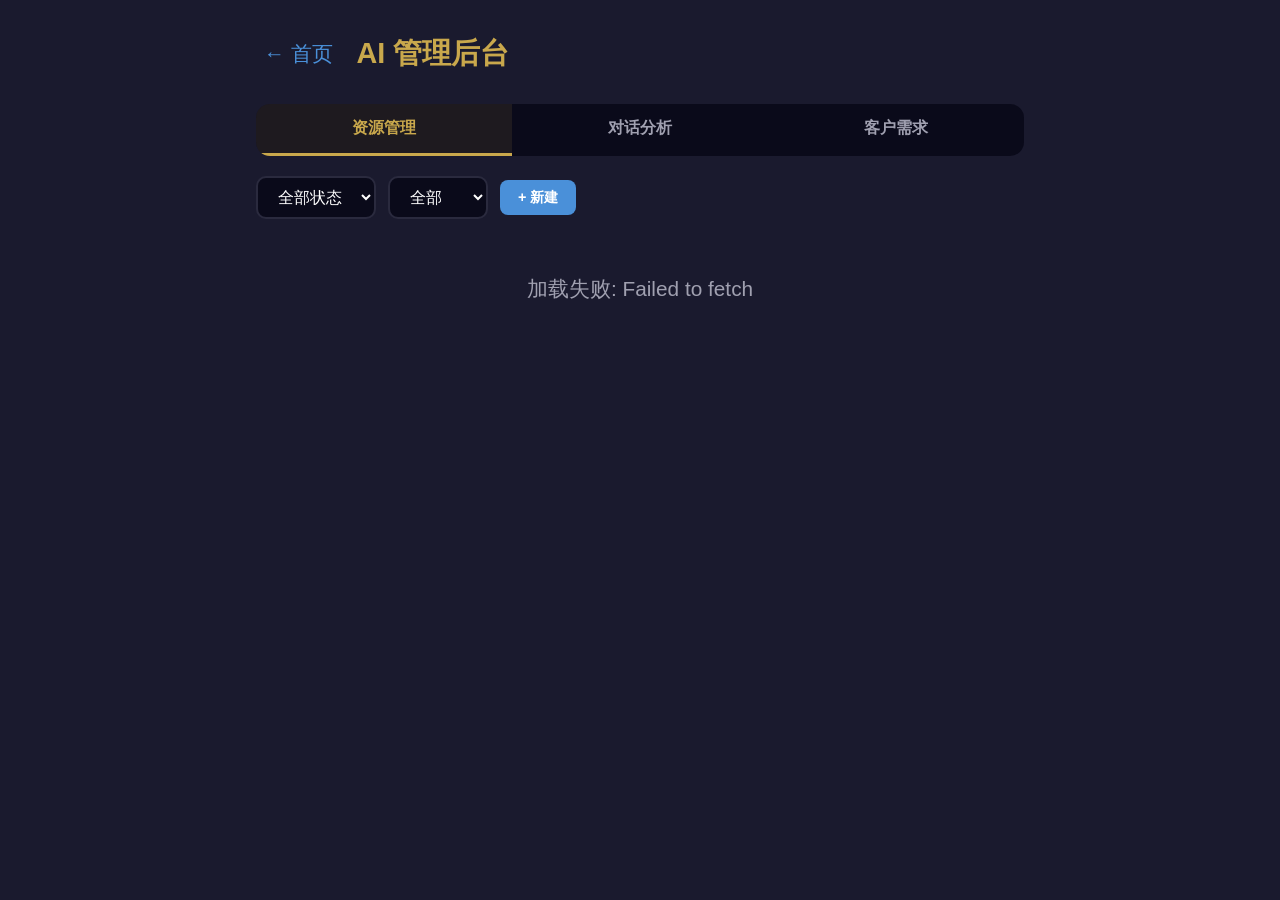
==== frontend/admin.html @ 7dcd1e24 "feat: 三页面体系 - 语音商城/资源网站/AI管理后台 + Supabase 4表 + 12 API" ====
<!DOCTYPE html>
<html lang="zh-CN">
<head>
    <meta charset="UTF-8">
    <meta name="viewport" content="width=device-width, initial-scale=1.0">
    <title>AI管理后台 - 老年收音机</title>
    <style>
        *, *::before, *::after { box-sizing: border-box; margin: 0; padding: 0; }

        :root {
            --bg: #1a1a2e;
            --card-bg: #16213e;
            --text: #e8e8e8;
            --text-secondary: #a0a0b0;
            --gold: #c9a84c;
            --green: #4caf50;
            --red: #e94560;
            --blue: #4a90d9;
            --font-xl: 1.8rem;
            --font-lg: 1.3rem;
            --font-md: 1rem;
            --font-sm: 0.9rem;
        }

        body {
            font-family: -apple-system, BlinkMacSystemFont, "PingFang SC", "Microsoft YaHei", sans-serif;
            background: var(--bg);
            color: var(--text);
            min-height: 100vh;
        }

        .container { max-width: 800px; margin: 0 auto; padding: 16px; }

        .header {
            display: flex; align-items: center; gap: 16px;
            padding: 16px 0; margin-bottom: 12px;
        }
        .back-btn { background: none; border: none; color: var(--blue); font-size: var(--font-lg); cursor: pointer; padding: 8px; text-decoration: none; }
        .header h1 { font-size: var(--font-xl); color: var(--gold); }

        /* Tabs */
        .tabs {
            display: flex; gap: 0; margin-bottom: 20px;
            background: #0a0a1a; border-radius: 14px; overflow: hidden;
        }
        .tab-btn {
            flex: 1; padding: 14px 8px; border: none; background: transparent;
            color: var(--text-secondary); font-size: var(--font-md); font-weight: bold; cursor: pointer;
            border-bottom: 3px solid transparent; transition: all 0.2s; white-space: nowrap;
        }
        .tab-btn.active { color: var(--gold); border-bottom-color: var(--gold); background: rgba(201,168,76,0.1); }

        .section { display: none; }
        .section.active { display: block; }

        /* Filters */
        .filter-row { display: flex; gap: 12px; margin-bottom: 16px; flex-wrap: wrap; align-items: center; }
        .filter-select {
            padding: 10px 16px; border-radius: 10px; border: 2px solid #2a2a3e;
            background: #0a0a1a; color: #fff; font-size: var(--font-md); outline: none;
        }

        table { width: 100%; border-collapse: collapse; font-size: var(--font-sm); }
        th { text-align: left; padding: 12px 10px; border-bottom: 2px solid #2a2a3e; color: var(--gold); font-size: var(--font-md); }
        td { padding: 10px; border-bottom: 1px solid #1a1a3e; vertical-align: top; }

        .btn {
            padding: 8px 18px; border-radius: 8px; border: none;
            font-size: var(--font-sm); font-weight: bold; cursor: pointer; transition: all 0.15s;
        }
        .btn:active { transform: scale(0.95); }
        .btn-sm { padding: 5px 14px; font-size: 0.8rem; }
        .btn-green { background: var(--green); color: #fff; }
        .btn-red { background: #a52a2a; color: #fff; }
        .btn-blue { background: var(--blue); color: #fff; }
        .btn-gold { background: var(--gold); color: #000; }
        .btn-outline { background: transparent; color: var(--blue); border: 2px solid var(--blue); }

        .badge {
            display: inline-block; padding: 3px 10px; border-radius: 10px; font-size: 0.8rem; font-weight: bold;
        }
        .badge-published { background: rgba(76,175,80,0.2); color: var(--green); }
        .badge-draft { background: rgba(201,168,76,0.2); color: var(--gold); }
        .badge-rejected { background: rgba(233,69,96,0.2); color: var(--red); }

        .badge-high { background: rgba(233,69,96,0.2); color: var(--red); }
        .badge-mid { background: rgba(201,168,76,0.2); color: var(--gold); }
        .badge-low { background: rgba(74,144,217,0.2); color: var(--blue); }

        .badge-new { background: rgba(74,144,217,0.2); color: var(--blue); }
        .badge-following { background: rgba(201,168,76,0.2); color: var(--gold); }
        .badge-converted { background: rgba(76,175,80,0.2); color: var(--green); }
        .badge-closed { background: rgba(160,160,176,0.2); color: var(--text-secondary); }

        /* Modal */
        .modal-overlay {
            position: fixed; top: 0; left: 0; width: 100%; height: 100%;
            background: rgba(0,0,0,0.85); z-index: 50;
            display: none; align-items: center; justify-content: center; padding: 20px;
        }
        .modal-overlay.show { display: flex; }
        .modal {
            background: var(--bg); border-radius: 20px; padding: 24px;
            max-width: 600px; width: 100%; max-height: 85vh; overflow-y: auto;
            border: 2px solid #2a2a3e;
        }
        .modal h3 { font-size: var(--font-lg); color: var(--gold); margin-bottom: 16px; }
        .modal label { display: block; font-size: var(--font-sm); color: var(--text-secondary); margin: 10px 0 4px; }
        .modal input, .modal textarea, .modal select {
            width: 100%; padding: 10px 14px; border-radius: 8px;
            border: 2px solid #2a2a3e; background: #0a0a1a; color: #fff;
            font-size: var(--font-md); outline: none; font-family: inherit;
        }
        .modal textarea { min-height: 100px; resize: vertical; }
        .modal .btn-row { display: flex; gap: 10px; margin-top: 16px; }

        /* Stats */
        .stats-grid { display: grid; grid-template-columns: repeat(auto-fit, minmax(140px, 1fr)); gap: 12px; margin-bottom: 20px; }
        .stat-card {
            background: #0a0a1a; border-radius: 14px; padding: 16px;
            text-align: center; border: 2px solid #2a2a3e;
        }
        .stat-num { font-size: 2rem; font-weight: bold; color: var(--gold); }
        .stat-label { font-size: var(--font-sm); color: var(--text-secondary); margin-top: 4px; }

        .conversation-detail { max-height: 300px; overflow-y: auto; background: #0a0a1a; padding: 12px; border-radius: 10px; margin-top: 10px; }
        .conversation-detail .msg { margin-bottom: 10px; padding: 8px 12px; border-radius: 8px; font-size: var(--font-sm); }
        .conversation-detail .msg.user { background: rgba(74,144,217,0.2); }
        .conversation-detail .msg.assistant { background: rgba(201,168,76,0.15); }
        .conversation-detail .msg .role-label { font-weight: bold; font-size: 0.75rem; margin-bottom: 4px; }

        .loading { text-align: center; padding: 40px; color: var(--text-secondary); }
        .empty { text-align: center; padding: 40px; color: var(--text-secondary); font-size: var(--font-lg); }

        .pagination { display: flex; justify-content: center; gap: 8px; margin-top: 16px; }
        .pagination button {
            padding: 8px 16px; border-radius: 8px; border: 2px solid #2a2a3e;
            background: transparent; color: var(--text); font-size: var(--font-sm); cursor: pointer;
        }
        .pagination button:disabled { opacity: 0.3; cursor: default; }
        .pagination button.active { background: var(--blue); border-color: var(--blue); }
    </style>
</head>
<body>
    <div class="container">
        <div class="header">
            <a href="/" class="back-btn">← 首页</a>
            <h1>AI 管理后台</h1>
        </div>

        <div class="tabs">
            <button class="tab-btn active" data-tab="resources">资源管理</button>
            <button class="tab-btn" data-tab="conversations">对话分析</button>
            <button class="tab-btn" data-tab="leads">客户需求</button>
        </div>

        <!-- ===== 资源管理 ===== -->
        <div class="section active" id="section-resources">
            <div class="filter-row">
                <select class="filter-select" id="resStatusFilter">
                    <option value="">全部状态</option>
                    <option value="draft">草稿</option>
                    <option value="published">已发布</option>
                    <option value="rejected">已驳回</option>
                </select>
                <select class="filter-select" id="resEraFilter">
                    <option value="">全部年代</option>
                </select>
                <button class="btn btn-blue" onclick="openArticleModal()">+ 新建</button>
            </div>
            <div id="articleTableContainer"><div class="loading">加载中...</div></div>
        </div>

        <!-- ===== 对话分析 ===== -->
        <div class="section" id="section-conversations">
            <div class="filter-row">
                <select class="filter-select" id="convChannelFilter">
                    <option value="">全部频道</option>
                    <option value="news">新闻</option>
                    <option value="sports">体育</option>
                    <option value="music">音乐</option>
                    <option value="finance">金融</option>
                    <option value="culture">文化</option>
                    <option value="technology">科技</option>
                </select>
                <select class="filter-select" id="convEraFilter">
                    <option value="">全部年代</option>
                </select>
            </div>
            <div id="convTableContainer"><div class="loading">加载中...</div></div>
        </div>

        <!-- ===== 客户需求 ===== -->
        <div class="section" id="section-leads">
            <div id="leadStats"></div>
            <div class="filter-row">
                <select class="filter-select" id="leadStatusFilter">
                    <option value="">全部状态</option>
                    <option value="新建">新建</option>
                    <option value="跟进中">跟进中</option>
                    <option value="已转化">已转化</option>
                    <option value="已关闭">已关闭</option>
                </select>
                <select class="filter-select" id="leadPriorityFilter">
                    <option value="">全部优先级</option>
                    <option value="高">高</option>
                    <option value="中">中</option>
                    <option value="低">低</option>
                </select>
            </div>
            <div id="leadTableContainer"><div class="loading">加载中...</div></div>
        </div>
    </div>

    <!-- Article Edit Modal -->
    <div class="modal-overlay" id="articleModal">
        <div class="modal">
            <h3 id="articleModalTitle">新建资源</h3>
            <label>标题</label><input type="text" id="artTitle">
            <label>年代</label><select id="artEra"></select>
            <label>分类</label>
            <select id="artCategory">
                <option value="news">新闻</option><option value="sports">体育</option>
                <option value="music">音乐</option><option value="finance">金融</option>
                <option value="culture">文化</option><option value="technology">科技</option>
            </select>
            <label>摘要</label><input type="text" id="artSummary">
            <label>内容</label><textarea id="artContent"></textarea>
            <label>状态</label>
            <select id="artStatus">
                <option value="draft">草稿</option><option value="published">已发布</option>
            </select>
            <input type="hidden" id="artId">
            <div class="btn-row">
                <button class="btn btn-green" onclick="saveArticle()">保存</button>
                <button class="btn btn-outline" onclick="closeArticleModal()">取消</button>
            </div>
        </div>
    </div>

    <!-- Conversation Detail Modal -->
    <div class="modal-overlay" id="convModal">
        <div class="modal">
            <h3>对话详情</h3>
            <div class="conversation-detail" id="convDetail"></div>
            <div class="btn-row">
                <button class="btn btn-outline" onclick="document.getElementById('convModal').classList.remove('show')">关闭</button>
            </div>
        </div>
    </div>

    <!-- Lead Edit Modal -->
    <div class="modal-overlay" id="leadModal">
        <div class="modal">
            <h3>编辑需求</h3>
            <label>状态</label>
            <select id="leadEditStatus">
                <option value="新建">新建</option><option value="跟进中">跟进中</option>
                <option value="已转化">已转化</option><option value="已关闭">已关闭</option>
            </select>
            <label>备注</label><textarea id="leadEditNotes"></textarea>
            <input type="hidden" id="leadEditId">
            <div class="btn-row">
                <button class="btn btn-green" onclick="saveLead()">保存</button>
                <button class="btn btn-outline" onclick="document.getElementById('leadModal').classList.remove('show')">取消</button>
            </div>
        </div>
    </div>

    <script>
        const SUPABASE_URL = 'https://ggzlxzillydjhcgodqbc.supabase.co';
        const SUPABASE_KEY = 'sb_publishable__OVyHq9MDZOb_U3xwuOjpQ_1YY0809b';

        async function apiCall(endpoint, method='GET', data=null) {
            const opts = { method, headers: { 'Content-Type':'application/json', 'apikey':SUPABASE_KEY, 'Authorization':'Bearer '+SUPABASE_KEY } };
            if (data) opts.body = JSON.stringify(data);
            const res = await fetch(`${SUPABASE_URL}/rest/v1${endpoint}`, opts);
            if (!res.ok) { const err = await res.text(); throw new Error(`${res.status}: ${err}`); }
            if (method === 'DELETE') return true;
            return res.json();
        }

        function escapeHtml(s) {
            const d = document.createElement('div'); d.textContent = s||''; return d.innerHTML;
        }

        const eras = ['1950s','1960s','1970s','1980s','1990s','2000s','2010s','2020s'];
        function fillEraSelects() {
            const eraOptions = '<option value="">全部</option>' + eras.map(e => `<option value="${e}">${e}</option>`).join('');
            ['resEraFilter','convEraFilter'].forEach(id => {
                const sel = document.getElementById(id);
                if (sel) sel.innerHTML = eraOptions;
            });
            document.getElementById('artEra').innerHTML = eras.map(e => `<option value="${e}">${e}</option>`).join('');
        }

        // Tabs
        document.querySelectorAll('.tab-btn').forEach(btn => {
            btn.addEventListener('click', () => {
                document.querySelectorAll('.tab-btn').forEach(b => b.classList.remove('active'));
                btn.classList.add('active');
                document.querySelectorAll('.section').forEach(s => s.classList.remove('active'));
                document.getElementById('section-' + btn.dataset.tab).classList.add('active');
                if (btn.dataset.tab === 'resources') loadArticles();
                if (btn.dataset.tab === 'conversations') loadConversations();
                if (btn.dataset.tab === 'leads') { loadLeads(); loadLeadStats(); }
            });
        });

        // Filter listeners
        document.getElementById('resStatusFilter').addEventListener('change', loadArticles);
        document.getElementById('resEraFilter').addEventListener('change', loadArticles);
        document.getElementById('convChannelFilter').addEventListener('change', loadConversations);
        document.getElementById('convEraFilter').addEventListener('change', loadConversations);
        document.getElementById('leadStatusFilter').addEventListener('change', loadLeads);
        document.getElementById('leadPriorityFilter').addEventListener('change', loadLeads);

        // ========== 资源管理 ==========
        async function loadArticles() {
            const container = document.getElementById('articleTableContainer');
            container.innerHTML = '<div class="loading">加载中...</div>';
            try {
                let filters = ['order=created_at.desc', 'limit=50'];
                const s = document.getElementById('resStatusFilter').value;
                const e = document.getElementById('resEraFilter').value;
                if (s) filters.push(`status=eq.${s}`);
                if (e) filters.push(`era=eq.${e}`);

                const articles = await apiCall('/resource_articles?' + filters.join('&'));
                if (!articles.length) { container.innerHTML = '<div class="empty">暂无资源</div>'; return; }
                container.innerHTML = renderArticleTable(articles);
            } catch(e) { container.innerHTML = `<div class="empty">加载失败: ${escapeHtml(e.message)}</div>`; }
        }

        function renderArticleTable(articles) {
            const badge = { published:'published', draft:'draft', rejected:'rejected' };
            const statusName = { published:'已发布', draft:'草稿', rejected:'已驳回' };
            return `<table>
                <tr><th>标题</th><th>年代</th><th>分类</th><th>状态</th><th>操作</th></tr>
                ${articles.map(a => `
                <tr>
                    <td><strong>${escapeHtml(a.title)}</strong></td>
                    <td>${escapeHtml(a.era)}</td>
                    <td>${escapeHtml(a.category)}</td>
                    <td><span class="badge badge-${badge[a.status]||'draft'}">${statusName[a.status]||a.status}</span></td>
                    <td>
                        ${a.status !== 'published' ? `<button class="btn btn-green btn-sm" onclick="reviewArticle(${a.id},'published')">通过</button> ` : ''}
                        ${a.status !== 'rejected' ? `<button class="btn btn-red btn-sm" onclick="reviewArticle(${a.id},'rejected')">驳回</button> ` : ''}
                        <button class="btn btn-blue btn-sm" onclick="editArticle(${a.id})">编辑</button>
                        <button class="btn btn-red btn-sm" onclick="deleteArticle(${a.id})">删除</button>
                    </td>
                </tr>`).join('')}
            </table>`;
        }

        async function reviewArticle(id, status) {
            await apiCall(`/resource_articles?id=eq.${id}`, 'PATCH', { status, updated_at: new Date().toISOString() });
            loadArticles();
        }

        async function deleteArticle(id) {
            if (!confirm('确定删除该资源？')) return;
            await apiCall(`/resource_articles?id=eq.${id}`, 'DELETE');
            loadArticles();
        }

        function openArticleModal(article) {
            document.getElementById('artId').value = article ? article.id : '';
            document.getElementById('artTitle').value = article ? article.title : '';
            document.getElementById('artEra').value = article ? article.era : '1980s';
            document.getElementById('artCategory').value = article ? article.category : 'news';
            document.getElementById('artSummary').value = article ? (article.summary||'') : '';
            document.getElementById('artContent').value = article ? (article.content||'') : '';
            document.getElementById('artStatus').value = article ? article.status : 'draft';
            document.getElementById('articleModalTitle').textContent = article ? '编辑资源' : '新建资源';
            document.getElementById('articleModal').classList.add('show');
        }

        function closeArticleModal() { document.getElementById('articleModal').classList.remove('show'); }

        function editArticle(id) {
            apiCall(`/resource_articles?id=eq.${id}`).then(arr => {
                if (arr.length) openArticleModal(arr[0]);
            });
        }

        async function saveArticle() {
            const id = document.getElementById('artId').value;
            const data = {
                title: document.getElementById('artTitle').value,
                era: document.getElementById('artEra').value,
                category: document.getElementById('artCategory').value,
                summary: document.getElementById('artSummary').value,
                content: document.getElementById('artContent').value,
                status: document.getElementById('artStatus').value,
                updated_at: new Date().toISOString()
            };
            try {
                if (id) {
                    await apiCall(`/resource_articles?id=eq.${id}`, 'PATCH', data);
                } else {
                    await apiCall('/resource_articles', 'POST', data);
                }
                closeArticleModal();
                loadArticles();
            } catch(e) { alert('保存失败: '+e.message); }
        }

        // ========== 对话分析 ==========
        async function loadConversations() {
            const container = document.getElementById('convTableContainer');
            container.innerHTML = '<div class="loading">加载中...</div>';
            try {
                let filters = ['order=created_at.desc', 'limit=50'];
                const ch = document.getElementById('convChannelFilter').value;
                const e = document.getElementById('convEraFilter').value;
                if (ch) filters.push(`channel=eq.${ch}`);
                if (e) filters.push(`era=eq.${e}`);

                const convs = await apiCall('/customer_conversations?' + filters.join('&'));
                if (!convs.length) { container.innerHTML = '<div class="empty">暂无对话记录</div>'; return; }

                // Group by session
                const sessions = {};
                convs.forEach(c => {
                    if (!sessions[c.session_id]) sessions[c.session_id] = [];
                    sessions[c.session_id].push(c);
                });

                container.innerHTML = `<table>
                    <tr><th>会话ID</th><th>频道</th><th>年代</th><th>消息数</th><th>时间</th><th>操作</th></tr>
                    ${Object.entries(sessions).map(([sid, msgs]) => {
                        const m = msgs[0];
                        return `<tr>
                            <td>${sid.substring(0,12)}...</td>
                            <td>${escapeHtml(m.channel||'-')}</td>
                            <td>${escapeHtml(m.era||'-')}</td>
                            <td>${msgs.length}</td>
                            <td>${new Date(m.created_at).toLocaleString('zh-CN')}</td>
                            <td><button class="btn btn-blue btn-sm" onclick="viewConversation('${sid}')">查看</button></td>
                        </tr>`;
                    }).join('')}
                </table>`;
            } catch(e) { container.innerHTML = `<div class="empty">加载失败: ${escapeHtml(e.message)}</div>`; }
        }

        async function viewConversation(sessionId) {
            const msgs = await apiCall(`/customer_conversations?session_id=eq.${sessionId}&order=created_at.asc`);
            document.getElementById('convDetail').innerHTML = msgs.map(m => `
                <div class="msg ${m.role}">
                    <div class="role-label">${m.role === 'user' ? '用户' : 'AI助手'} · ${new Date(m.created_at).toLocaleString('zh-CN')}</div>
                    ${escapeHtml(m.content)}
                </div>
            `).join('');
            document.getElementById('convModal').classList.add('show');
        }

        // ========== 客户需求 ==========
        async function loadLeadStats() {
            try {
                const leads = await apiCall('/customer_leads?limit=1000');
                const total = leads.length;
                const byStatus = {}; const byType = {}; const byPriority = {};
                leads.forEach(l => {
                    byStatus[l.status] = (byStatus[l.status]||0) + 1;
                    byType[l.lead_type] = (byType[l.lead_type]||0) + 1;
                    byPriority[l.priority] = (byPriority[l.priority]||0) + 1;
                });
                document.getElementById('leadStats').innerHTML = `<div class="stats-grid">
                    <div class="stat-card"><div class="stat-num">${total}</div><div class="stat-label">总需求</div></div>
                    <div class="stat-card"><div class="stat-num">${byStatus['新建']||0}</div><div class="stat-label">新建</div></div>
                    <div class="stat-card"><div class="stat-num">${byStatus['跟进中']||0}</div><div class="stat-label">跟进中</div></div>
                    <div class="stat-card"><div class="stat-num">${byStatus['已转化']||0}</div><div class="stat-label">已转化</div></div>
                    <div class="stat-card"><div class="stat-num">${byPriority['高']||0}</div><div class="stat-label">高优先级</div></div>
                </div>`;
            } catch(e) {}
        }

        async function loadLeads() {
            const container = document.getElementById('leadTableContainer');
            container.innerHTML = '<div class="loading">加载中...</div>';
            try {
                let filters = ['order=created_at.desc', 'limit=50'];
                const s = document.getElementById('leadStatusFilter').value;
                const p = document.getElementById('leadPriorityFilter').value;
                if (s) filters.push(`status=eq.${s}`);
                if (p) filters.push(`priority=eq.${p}`);

                const leads = await apiCall('/customer_leads?' + filters.join('&'));
                if (!leads.length) { container.innerHTML = '<div class="empty">暂无需求记录</div>'; return; }

                const priBadge = { '高':'high', '中':'mid', '低':'low' };
                const statusBadge = { '新建':'new', '跟进中':'following', '已转化':'converted', '已关闭':'closed' };
                container.innerHTML = `<table>
                    <tr><th>类型</th><th>优先级</th><th>描述</th><th>状态</th><th>时间</th><th>操作</th></tr>
                    ${leads.map(l => `
                    <tr>
                        <td>${escapeHtml(l.lead_type)}</td>
                        <td><span class="badge badge-${priBadge[l.priority]||'mid'}">${escapeHtml(l.priority)}</span></td>
                        <td style="max-width:200px;overflow:hidden;text-overflow:ellipsis;white-space:nowrap">${escapeHtml(l.description)}</td>
                        <td><span class="badge badge-${statusBadge[l.status]||'new'}">${escapeHtml(l.status)}</span></td>
                        <td>${new Date(l.created_at).toLocaleString('zh-CN')}</td>
                        <td><button class="btn btn-blue btn-sm" onclick="editLead(${l.id})">编辑</button></td>
                    </tr>`).join('')}
                </table>`;
            } catch(e) { container.innerHTML = `<div class="empty">加载失败: ${escapeHtml(e.message)}</div>`; }
        }

        async function editLead(id) {
            const leads = await apiCall(`/customer_leads?id=eq.${id}`);
            if (leads.length) {
                const l = leads[0];
                document.getElementById('leadEditId').value = l.id;
                document.getElementById('leadEditStatus').value = l.status;
                document.getElementById('leadEditNotes').value = l.notes || '';
                document.getElementById('leadModal').classList.add('show');
            }
        }

        async function saveLead() {
            const id = document.getElementById('leadEditId').value;
            const data = {
                status: document.getElementById('leadEditStatus').value,
                notes: document.getElementById('leadEditNotes').value,
                updated_at: new Date().toISOString()
            };
            await apiCall(`/customer_leads?id=eq.${id}`, 'PATCH', data);
            document.getElementById('leadModal').classList.remove('show');
            loadLeads(); loadLeadStats();
        }

        // Init
        fillEraSelects();
        loadArticles();
    </script>
</body>
</html>
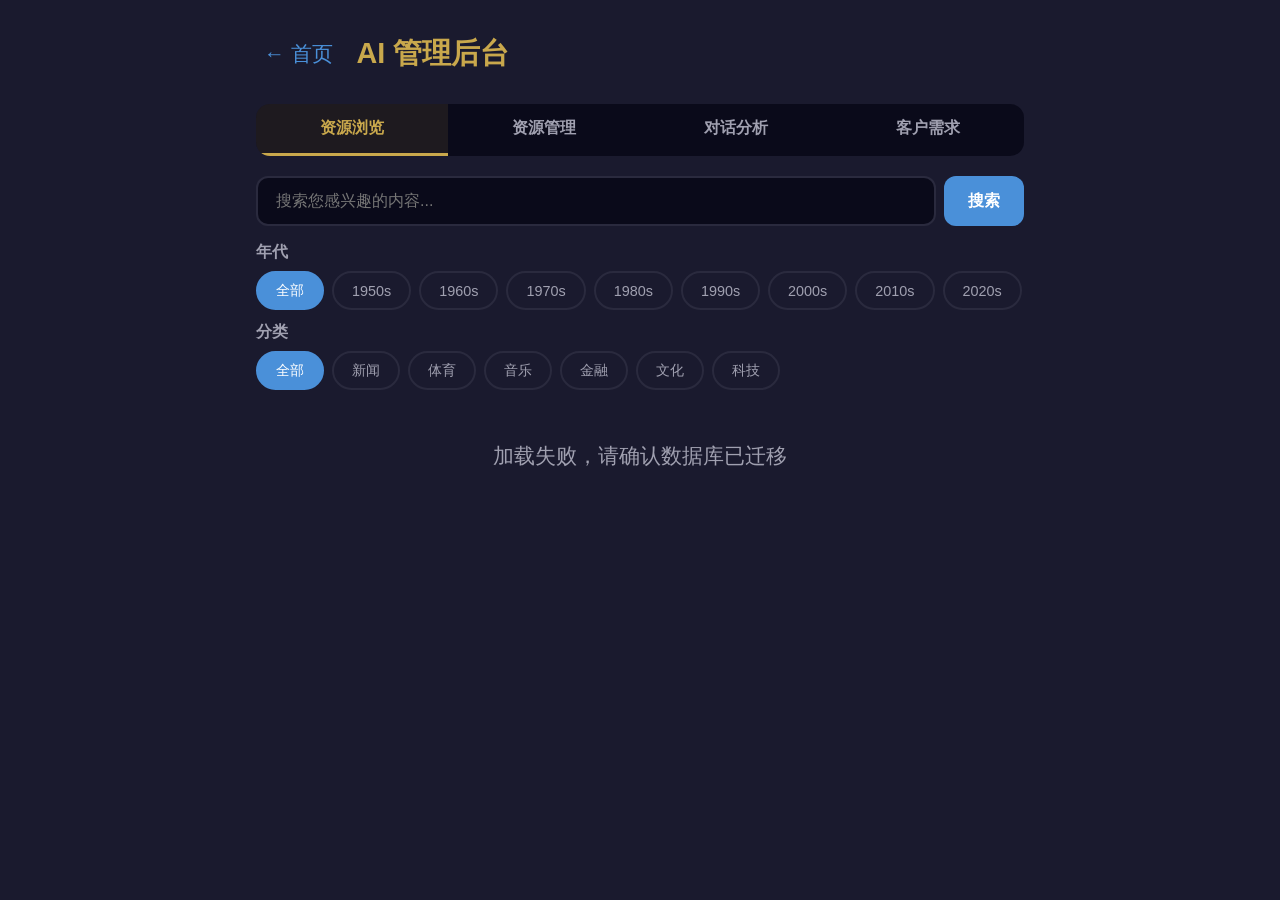
==== commit bedbadac: "重构项目架构为三个独立应用：首页纯收音机、/config手机配置、/admin资源库+管理后台合并" ====
--- a/frontend/admin.html
+++ b/frontend/admin.html
@@ -129,6 +129,44 @@
         .conversation-detail .msg.assistant { background: rgba(201,168,76,0.15); }
         .conversation-detail .msg .role-label { font-weight: bold; font-size: 0.75rem; margin-bottom: 4px; }
 
+        /* Browse */
+        .search-bar { display: flex; gap: 8px; margin-bottom: 16px; }
+        .search-input {
+            flex: 1; padding: 14px 18px; border-radius: 12px;
+            border: 2px solid #2a2a3e; background: #0a0a1a; color: #fff;
+            font-size: var(--font-md); outline: none;
+        }
+        .search-input:focus { border-color: var(--blue); }
+        .search-btn {
+            padding: 14px 24px; border-radius: 12px; border: none;
+            background: var(--blue); color: #fff; font-size: var(--font-md); font-weight: bold; cursor: pointer;
+        }
+        .filter-section { margin-bottom: 12px; }
+        .filter-label { font-size: var(--font-md); color: var(--text-secondary); margin-bottom: 8px; font-weight: bold; }
+        .chip-row { display: flex; flex-wrap: wrap; gap: 8px; }
+        .chip {
+            padding: 8px 18px; border-radius: 20px; border: 2px solid #2a2a3e;
+            background: transparent; color: var(--text-secondary); font-size: var(--font-sm);
+            cursor: pointer; transition: all 0.15s; white-space: nowrap;
+        }
+        .chip:hover { border-color: var(--blue); }
+        .chip.active { background: var(--blue); border-color: var(--blue); color: #fff; }
+        .article-list { display: flex; flex-direction: column; gap: 16px; }
+        .article-card {
+            background: var(--card-bg); border-radius: 16px;
+            padding: 20px; border: 2px solid #2a2a3e;
+            cursor: pointer; transition: border-color 0.2s;
+        }
+        .article-card:hover { border-color: var(--gold); }
+        .article-header { display: flex; justify-content: space-between; align-items: flex-start; margin-bottom: 10px; }
+        .article-title { font-size: var(--font-lg); font-weight: bold; }
+        .article-meta { display: flex; gap: 8px; flex-wrap: wrap; margin-bottom: 8px; }
+        .article-tag {
+            font-size: var(--font-sm); padding: 3px 10px; border-radius: 12px;
+            background: rgba(201,168,76,0.15); color: var(--gold);
+        }
+        .article-summary { font-size: var(--font-md); color: var(--text-secondary); line-height: 1.6; }
+
         .loading { text-align: center; padding: 40px; color: var(--text-secondary); }
         .empty { text-align: center; padding: 40px; color: var(--text-secondary); font-size: var(--font-lg); }
 
@@ -149,13 +187,52 @@
         </div>
 
         <div class="tabs">
-            <button class="tab-btn active" data-tab="resources">资源管理</button>
+            <button class="tab-btn active" data-tab="browse">资源浏览</button>
+            <button class="tab-btn" data-tab="resources">资源管理</button>
             <button class="tab-btn" data-tab="conversations">对话分析</button>
             <button class="tab-btn" data-tab="leads">客户需求</button>
         </div>
 
+        <!-- ===== 资源浏览 ===== -->
+        <div class="section active" id="section-browse">
+            <div class="search-bar">
+                <input type="text" class="search-input" id="browseSearchInput" placeholder="搜索您感兴趣的内容...">
+                <button class="search-btn" id="browseSearchBtn">搜索</button>
+            </div>
+
+            <div class="filter-section">
+                <div class="filter-label">年代</div>
+                <div class="chip-row" id="browseEraChips">
+                    <button class="chip active" data-era="">全部</button>
+                    <button class="chip" data-era="1950s">1950s</button>
+                    <button class="chip" data-era="1960s">1960s</button>
+                    <button class="chip" data-era="1970s">1970s</button>
+                    <button class="chip" data-era="1980s">1980s</button>
+                    <button class="chip" data-era="1990s">1990s</button>
+                    <button class="chip" data-era="2000s">2000s</button>
+                    <button class="chip" data-era="2010s">2010s</button>
+                    <button class="chip" data-era="2020s">2020s</button>
+                </div>
+            </div>
+
+            <div class="filter-section">
+                <div class="filter-label">分类</div>
+                <div class="chip-row" id="browseCatChips">
+                    <button class="chip active" data-cat="">全部</button>
+                    <button class="chip" data-cat="news">新闻</button>
+                    <button class="chip" data-cat="sports">体育</button>
+                    <button class="chip" data-cat="music">音乐</button>
+                    <button class="chip" data-cat="finance">金融</button>
+                    <button class="chip" data-cat="culture">文化</button>
+                    <button class="chip" data-cat="technology">科技</button>
+                </div>
+            </div>
+
+            <div class="article-list" id="browseArticleList"><div class="loading">加载中...</div></div>
+        </div>
+
         <!-- ===== 资源管理 ===== -->
-        <div class="section active" id="section-resources">
+        <div class="section" id="section-resources">
             <div class="filter-row">
                 <select class="filter-select" id="resStatusFilter">
                     <option value="">全部状态</option>
@@ -267,6 +344,16 @@
         </div>
     </div>
 
+    <!-- Article Detail Modal -->
+    <div class="modal-overlay" id="browseModal">
+        <div class="modal">
+            <h2 class="modal-title" id="browseModalTitle" style="color:var(--gold);font-size:var(--font-xl);font-weight:bold;margin-bottom:16px;"></h2>
+            <div class="modal-content" id="browseModalContent" style="font-size:var(--font-md);line-height:1.8;margin-bottom:16px;white-space:pre-wrap;"></div>
+            <audio id="browseModalAudio" controls style="display:none;width:100%;margin-top:8px;"></audio>
+            <button class="btn btn-blue" onclick="closeBrowseModal()">关闭</button>
+        </div>
+    </div>
+
     <script>
         const SUPABASE_URL = 'https://ggzlxzillydjhcgodqbc.supabase.co';
         const SUPABASE_KEY = 'sb_publishable__OVyHq9MDZOb_U3xwuOjpQ_1YY0809b';
@@ -301,6 +388,7 @@
                 btn.classList.add('active');
                 document.querySelectorAll('.section').forEach(s => s.classList.remove('active'));
                 document.getElementById('section-' + btn.dataset.tab).classList.add('active');
+                if (btn.dataset.tab === 'browse') loadBrowseArticles();
                 if (btn.dataset.tab === 'resources') loadArticles();
                 if (btn.dataset.tab === 'conversations') loadConversations();
                 if (btn.dataset.tab === 'leads') { loadLeads(); loadLeadStats(); }
@@ -529,9 +617,83 @@
             loadLeads(); loadLeadStats();
         }
 
+        // ========== 资源浏览 ==========
+        let browseEra = '', browseCat = '';
+
+        function closeBrowseModal() {
+            document.getElementById('browseModal').classList.remove('show');
+            document.getElementById('browseModalAudio').pause();
+        }
+        document.addEventListener('DOMContentLoaded', () => {
+            const bm = document.getElementById('browseModal');
+            if (bm) bm.addEventListener('click', function(e) { if (e.target === this) closeBrowseModal(); });
+        });
+
+        function openBrowseDetail(article) {
+            document.getElementById('browseModalTitle').textContent = article.title;
+            document.getElementById('browseModalContent').textContent = article.content || '暂无详细内容';
+            const audio = document.getElementById('browseModalAudio');
+            if (article.audio_url) { audio.src = article.audio_url; audio.style.display = 'block'; }
+            else { audio.style.display = 'none'; }
+            document.getElementById('browseModal').classList.add('show');
+        }
+
+        document.addEventListener('DOMContentLoaded', () => {
+            // Era chips
+            document.querySelectorAll('#browseEraChips .chip').forEach(c => {
+                c.addEventListener('click', () => {
+                    document.querySelectorAll('#browseEraChips .chip').forEach(x => x.classList.remove('active'));
+                    c.classList.add('active');
+                    browseEra = c.dataset.era;
+                    loadBrowseArticles();
+                });
+            });
+            // Category chips
+            document.querySelectorAll('#browseCatChips .chip').forEach(c => {
+                c.addEventListener('click', () => {
+                    document.querySelectorAll('#browseCatChips .chip').forEach(x => x.classList.remove('active'));
+                    c.classList.add('active');
+                    browseCat = c.dataset.cat;
+                    loadBrowseArticles();
+                });
+            });
+            // Search
+            document.getElementById('browseSearchBtn').addEventListener('click', loadBrowseArticles);
+            document.getElementById('browseSearchInput').addEventListener('keydown', e => {
+                if (e.key === 'Enter') loadBrowseArticles();
+            });
+        });
+
+        async function loadBrowseArticles() {
+            const list = document.getElementById('browseArticleList');
+            if (!list) return;
+            list.innerHTML = '<div class="loading">加载中...</div>';
+            try {
+                let filters = ['status=eq.published'];
+                if (browseEra) filters.push(`era=eq.${browseEra}`);
+                if (browseCat) filters.push(`category=eq.${browseCat}`);
+                const searchText = document.getElementById('browseSearchInput').value.trim();
+                if (searchText) filters.push(`title=ilike.*${searchText}*`);
+                const query = '?' + filters.join('&') + '&order=created_at.desc&limit=50';
+                const articles = await apiCall('/resource_articles' + query);
+                if (!articles.length) { list.innerHTML = '<div class="empty">暂无相关内容</div>'; return; }
+                const catNames = { news:'新闻', sports:'体育', music:'音乐', finance:'金融', culture:'文化', technology:'科技' };
+                list.innerHTML = articles.map(a => `
+                    <div class="article-card" onclick="openBrowseDetail(${JSON.stringify(a).replace(/"/g,'&quot;')})">
+                        <div class="article-header"><span class="article-title">${escapeHtml(a.title)}</span></div>
+                        <div class="article-meta">
+                            <span class="article-tag">${escapeHtml(a.era)}</span>
+                            <span class="article-tag">${catNames[a.category]||a.category}</span>
+                        </div>
+                        <div class="article-summary">${escapeHtml(a.summary||(a.content||'').substring(0,100))}</div>
+                    </div>
+                `).join('');
+            } catch(e) { list.innerHTML = '<div class="empty">加载失败，请确认数据库已迁移</div>'; }
+        }
+
         // Init
         fillEraSelects();
-        loadArticles();
+        loadBrowseArticles();
     </script>
 </body>
 </html>
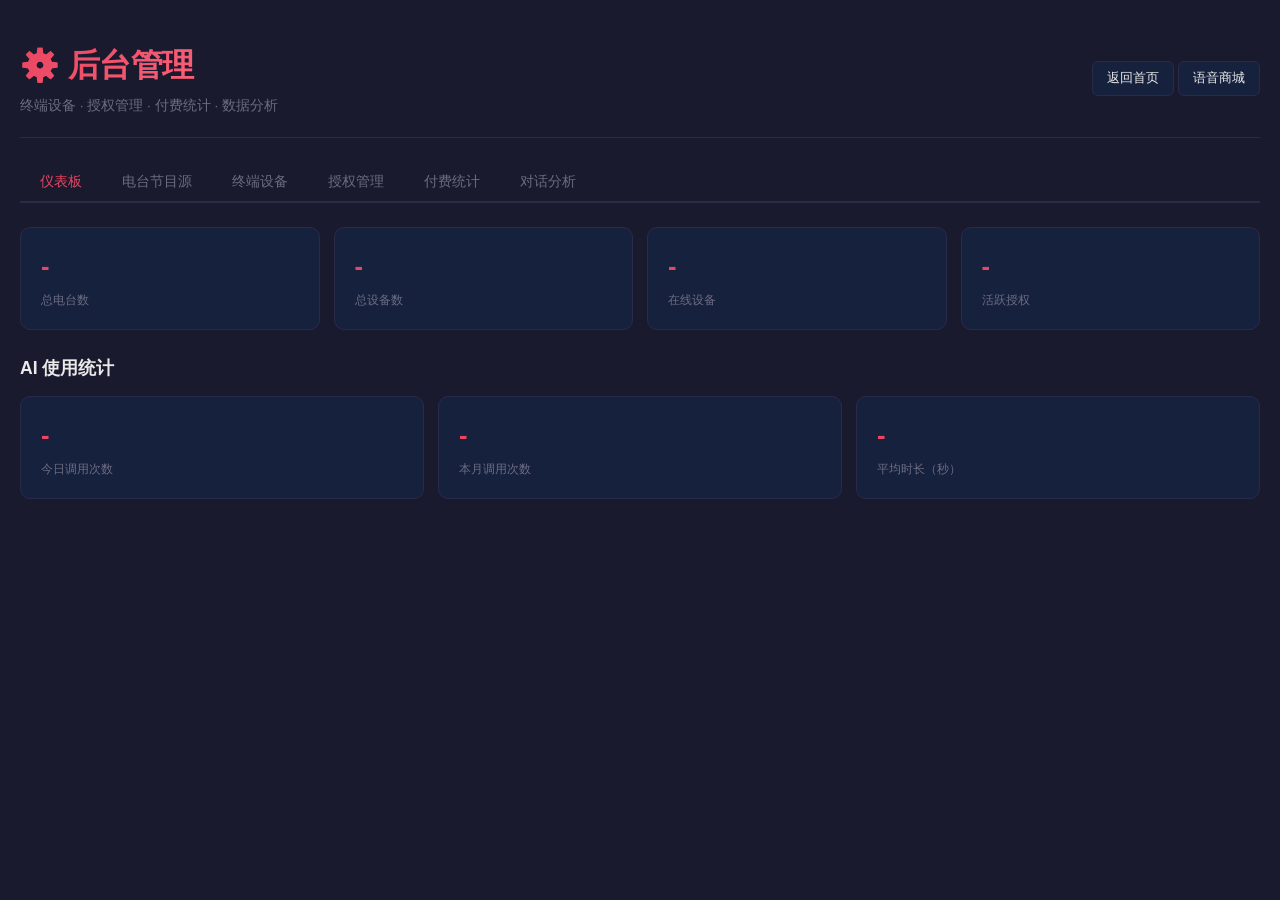
==== commit 6608532c: "v4.0: 四模块重构 模块1: 首页电台资源浏览页（163电台卡片网格，分类/年代/省份筛选） 模块2: 收音机模拟器 radio.html（URL参数加载，最近收听，AI对讲） 模块3: 后台管理" ====
--- a/frontend/admin.html
+++ b/frontend/admin.html
@@ -1,699 +1,163 @@
 <!DOCTYPE html>
 <html lang="zh-CN">
 <head>
-    <meta charset="UTF-8">
-    <meta name="viewport" content="width=device-width, initial-scale=1.0">
-    <title>AI管理后台 - 老年收音机</title>
-    <style>
-        *, *::before, *::after { box-sizing: border-box; margin: 0; padding: 0; }
-
-        :root {
-            --bg: #1a1a2e;
-            --card-bg: #16213e;
-            --text: #e8e8e8;
-            --text-secondary: #a0a0b0;
-            --gold: #c9a84c;
-            --green: #4caf50;
-            --red: #e94560;
-            --blue: #4a90d9;
-            --font-xl: 1.8rem;
-            --font-lg: 1.3rem;
-            --font-md: 1rem;
-            --font-sm: 0.9rem;
-        }
-
-        body {
-            font-family: -apple-system, BlinkMacSystemFont, "PingFang SC", "Microsoft YaHei", sans-serif;
-            background: var(--bg);
-            color: var(--text);
-            min-height: 100vh;
-        }
-
-        .container { max-width: 800px; margin: 0 auto; padding: 16px; }
-
-        .header {
-            display: flex; align-items: center; gap: 16px;
-            padding: 16px 0; margin-bottom: 12px;
-        }
-        .back-btn { background: none; border: none; color: var(--blue); font-size: var(--font-lg); cursor: pointer; padding: 8px; text-decoration: none; }
-        .header h1 { font-size: var(--font-xl); color: var(--gold); }
-
-        /* Tabs */
-        .tabs {
-            display: flex; gap: 0; margin-bottom: 20px;
-            background: #0a0a1a; border-radius: 14px; overflow: hidden;
-        }
-        .tab-btn {
-            flex: 1; padding: 14px 8px; border: none; background: transparent;
-            color: var(--text-secondary); font-size: var(--font-md); font-weight: bold; cursor: pointer;
-            border-bottom: 3px solid transparent; transition: all 0.2s; white-space: nowrap;
-        }
-        .tab-btn.active { color: var(--gold); border-bottom-color: var(--gold); background: rgba(201,168,76,0.1); }
-
-        .section { display: none; }
-        .section.active { display: block; }
-
-        /* Filters */
-        .filter-row { display: flex; gap: 12px; margin-bottom: 16px; flex-wrap: wrap; align-items: center; }
-        .filter-select {
-            padding: 10px 16px; border-radius: 10px; border: 2px solid #2a2a3e;
-            background: #0a0a1a; color: #fff; font-size: var(--font-md); outline: none;
-        }
-
-        table { width: 100%; border-collapse: collapse; font-size: var(--font-sm); }
-        th { text-align: left; padding: 12px 10px; border-bottom: 2px solid #2a2a3e; color: var(--gold); font-size: var(--font-md); }
-        td { padding: 10px; border-bottom: 1px solid #1a1a3e; vertical-align: top; }
-
-        .btn {
-            padding: 8px 18px; border-radius: 8px; border: none;
-            font-size: var(--font-sm); font-weight: bold; cursor: pointer; transition: all 0.15s;
-        }
-        .btn:active { transform: scale(0.95); }
-        .btn-sm { padding: 5px 14px; font-size: 0.8rem; }
-        .btn-green { background: var(--green); color: #fff; }
-        .btn-red { background: #a52a2a; color: #fff; }
-        .btn-blue { background: var(--blue); color: #fff; }
-        .btn-gold { background: var(--gold); color: #000; }
-        .btn-outline { background: transparent; color: var(--blue); border: 2px solid var(--blue); }
-
-        .badge {
-            display: inline-block; padding: 3px 10px; border-radius: 10px; font-size: 0.8rem; font-weight: bold;
-        }
-        .badge-published { background: rgba(76,175,80,0.2); color: var(--green); }
-        .badge-draft { background: rgba(201,168,76,0.2); color: var(--gold); }
-        .badge-rejected { background: rgba(233,69,96,0.2); color: var(--red); }
-
-        .badge-high { background: rgba(233,69,96,0.2); color: var(--red); }
-        .badge-mid { background: rgba(201,168,76,0.2); color: var(--gold); }
-        .badge-low { background: rgba(74,144,217,0.2); color: var(--blue); }
-
-        .badge-new { background: rgba(74,144,217,0.2); color: var(--blue); }
-        .badge-following { background: rgba(201,168,76,0.2); color: var(--gold); }
-        .badge-converted { background: rgba(76,175,80,0.2); color: var(--green); }
-        .badge-closed { background: rgba(160,160,176,0.2); color: var(--text-secondary); }
-
-        /* Modal */
-        .modal-overlay {
-            position: fixed; top: 0; left: 0; width: 100%; height: 100%;
-            background: rgba(0,0,0,0.85); z-index: 50;
-            display: none; align-items: center; justify-content: center; padding: 20px;
-        }
-        .modal-overlay.show { display: flex; }
-        .modal {
-            background: var(--bg); border-radius: 20px; padding: 24px;
-            max-width: 600px; width: 100%; max-height: 85vh; overflow-y: auto;
-            border: 2px solid #2a2a3e;
-        }
-        .modal h3 { font-size: var(--font-lg); color: var(--gold); margin-bottom: 16px; }
-        .modal label { display: block; font-size: var(--font-sm); color: var(--text-secondary); margin: 10px 0 4px; }
-        .modal input, .modal textarea, .modal select {
-            width: 100%; padding: 10px 14px; border-radius: 8px;
-            border: 2px solid #2a2a3e; background: #0a0a1a; color: #fff;
-            font-size: var(--font-md); outline: none; font-family: inherit;
-        }
-        .modal textarea { min-height: 100px; resize: vertical; }
-        .modal .btn-row { display: flex; gap: 10px; margin-top: 16px; }
-
-        /* Stats */
-        .stats-grid { display: grid; grid-template-columns: repeat(auto-fit, minmax(140px, 1fr)); gap: 12px; margin-bottom: 20px; }
-        .stat-card {
-            background: #0a0a1a; border-radius: 14px; padding: 16px;
-            text-align: center; border: 2px solid #2a2a3e;
-        }
-        .stat-num { font-size: 2rem; font-weight: bold; color: var(--gold); }
-        .stat-label { font-size: var(--font-sm); color: var(--text-secondary); margin-top: 4px; }
-
-        .conversation-detail { max-height: 300px; overflow-y: auto; background: #0a0a1a; padding: 12px; border-radius: 10px; margin-top: 10px; }
-        .conversation-detail .msg { margin-bottom: 10px; padding: 8px 12px; border-radius: 8px; font-size: var(--font-sm); }
-        .conversation-detail .msg.user { background: rgba(74,144,217,0.2); }
-        .conversation-detail .msg.assistant { background: rgba(201,168,76,0.15); }
-        .conversation-detail .msg .role-label { font-weight: bold; font-size: 0.75rem; margin-bottom: 4px; }
-
-        /* Browse */
-        .search-bar { display: flex; gap: 8px; margin-bottom: 16px; }
-        .search-input {
-            flex: 1; padding: 14px 18px; border-radius: 12px;
-            border: 2px solid #2a2a3e; background: #0a0a1a; color: #fff;
-            font-size: var(--font-md); outline: none;
-        }
-        .search-input:focus { border-color: var(--blue); }
-        .search-btn {
-            padding: 14px 24px; border-radius: 12px; border: none;
-            background: var(--blue); color: #fff; font-size: var(--font-md); font-weight: bold; cursor: pointer;
-        }
-        .filter-section { margin-bottom: 12px; }
-        .filter-label { font-size: var(--font-md); color: var(--text-secondary); margin-bottom: 8px; font-weight: bold; }
-        .chip-row { display: flex; flex-wrap: wrap; gap: 8px; }
-        .chip {
-            padding: 8px 18px; border-radius: 20px; border: 2px solid #2a2a3e;
-            background: transparent; color: var(--text-secondary); font-size: var(--font-sm);
-            cursor: pointer; transition: all 0.15s; white-space: nowrap;
-        }
-        .chip:hover { border-color: var(--blue); }
-        .chip.active { background: var(--blue); border-color: var(--blue); color: #fff; }
-        .article-list { display: flex; flex-direction: column; gap: 16px; }
-        .article-card {
-            background: var(--card-bg); border-radius: 16px;
-            padding: 20px; border: 2px solid #2a2a3e;
-            cursor: pointer; transition: border-color 0.2s;
-        }
-        .article-card:hover { border-color: var(--gold); }
-        .article-header { display: flex; justify-content: space-between; align-items: flex-start; margin-bottom: 10px; }
-        .article-title { font-size: var(--font-lg); font-weight: bold; }
-        .article-meta { display: flex; gap: 8px; flex-wrap: wrap; margin-bottom: 8px; }
-        .article-tag {
-            font-size: var(--font-sm); padding: 3px 10px; border-radius: 12px;
-            background: rgba(201,168,76,0.15); color: var(--gold);
-        }
-        .article-summary { font-size: var(--font-md); color: var(--text-secondary); line-height: 1.6; }
-
-        .loading { text-align: center; padding: 40px; color: var(--text-secondary); }
-        .empty { text-align: center; padding: 40px; color: var(--text-secondary); font-size: var(--font-lg); }
-
-        .pagination { display: flex; justify-content: center; gap: 8px; margin-top: 16px; }
-        .pagination button {
-            padding: 8px 16px; border-radius: 8px; border: 2px solid #2a2a3e;
-            background: transparent; color: var(--text); font-size: var(--font-sm); cursor: pointer;
-        }
-        .pagination button:disabled { opacity: 0.3; cursor: default; }
-        .pagination button.active { background: var(--blue); border-color: var(--blue); }
-    </style>
+  <meta charset="UTF-8">
+  <meta name="viewport" content="width=device-width, initial-scale=1.0">
+  <title>KeyClaw.Tech - 后台管理</title>
+  <link rel="stylesheet" href="style.css">
+  <style>
+    .admin-container { max-width: 1400px; margin: 0 auto; padding: 20px; }
+    .tabs { margin-bottom: 24px; }
+    .tab-panel { display: none; }
+    .tab-panel.active { display: block; }
+    .stats-grid { display: grid; grid-template-columns: repeat(auto-fit, minmax(200px, 1fr)); gap: 14px; margin-bottom: 24px; }
+    .stat-card { background: var(--bg-card); border: 1px solid var(--border); border-radius: var(--radius-md); padding: 18px 20px; }
+    .stat-card .stat-num { font-size: 1.6rem; font-weight: 700; color: var(--accent); }
+    .stat-card .stat-title { font-size: 0.78rem; color: var(--text-muted); margin-top: 4px; }
+    .section-title { font-size: 1.1rem; font-weight: 600; margin-bottom: 14px; color: var(--text-primary); }
+    .table-wrapper { overflow-x: auto; background: var(--bg-card); border: 1px solid var(--border); border-radius: var(--radius-md); }
+    .filter-bar { display: flex; gap: 10px; align-items: center; margin-bottom: 14px; }
+    .filter-bar select, .filter-bar input { padding: 8px 12px; border: 1px solid var(--border); border-radius: var(--radius-sm); background: var(--bg-input); color: var(--text-primary); font-size: 0.82rem; }
+    .filter-bar select:focus, .filter-bar input:focus { outline: none; border-color: var(--accent); }
+    .color-dot { display: inline-block; width: 10px; height: 10px; border-radius: 50%; margin-right: 6px; }
+    .color-dot.green { background: var(--success); }
+    .color-dot.gray { background: var(--text-muted); }
+    .action-row { display: flex; gap: 8px; margin-bottom: 16px; }
+    .health-bar { width: 60px; height: 6px; border-radius: 3px; background: var(--border); overflow: hidden; display: inline-block; vertical-align: middle; margin-right: 6px; }
+    .health-fill { height: 100%; border-radius: 3px; }
+    .health-good { background: var(--success); }
+    .health-warn { background: var(--warning); }
+    .health-bad { background: var(--danger); }
+    .tag-status { padding: 3px 10px; border-radius: 10px; font-size: 0.7rem; font-weight: 600; }
+    .tag-active { background: #2ecc7122; color: #2ecc71; }
+    .tag-expired { background: #e74c3c22; color: #e74c3c; }
+    .tag-revoked { background: #f39c1222; color: #f39c12; }
+    .tag-basic { background: #3498db22; color: #3498db; }
+    .tag-pro { background: #e9456022; color: #e94560; }
+    .tag-premium { background: #ff6b8122; color: #ff6b81; }
+    .ai-mini-grid { display: grid; grid-template-columns: repeat(3, 1fr); gap: 14px; margin-bottom: 24px; }
+    @media (max-width: 768px) { .ai-mini-grid { grid-template-columns: 1fr; } }
+  </style>
 </head>
 <body>
-    <div class="container">
-        <div class="header">
-            <a href="/" class="back-btn">← 首页</a>
-            <h1>AI 管理后台</h1>
-        </div>
+<div class="admin-container">
+  <div class="page-header">
+    <div>
+      <h1>⚙️ 后台管理</h1>
+      <p class="text-muted" style="font-size:0.85rem;margin-top:4px;">终端设备 · 授权管理 · 付费统计 · 数据分析</p>
+    </div>
+    <div class="header-actions">
+      <a href="/" class="btn btn-sm">返回首页</a>
+      <a href="/config" class="btn btn-sm">语音商城</a>
+    </div>
+  </div>
 
-        <div class="tabs">
-            <button class="tab-btn active" data-tab="browse">资源浏览</button>
-            <button class="tab-btn" data-tab="resources">资源管理</button>
-            <button class="tab-btn" data-tab="conversations">对话分析</button>
-            <button class="tab-btn" data-tab="leads">客户需求</button>
-        </div>
+  <!-- Tabs -->
+  <div class="tabs" id="mainTabs">
+    <button class="tab-btn active" data-tab="dashboard">仪表板</button>
+    <button class="tab-btn" data-tab="resources">电台节目源</button>
+    <button class="tab-btn" data-tab="devices">终端设备</button>
+    <button class="tab-btn" data-tab="licenses">授权管理</button>
+    <button class="tab-btn" data-tab="payments">付费统计</button>
+    <button class="tab-btn" data-tab="conversations">对话分析</button>
+  </div>
 
-        <!-- ===== 资源浏览 ===== -->
-        <div class="section active" id="section-browse">
-            <div class="search-bar">
-                <input type="text" class="search-input" id="browseSearchInput" placeholder="搜索您感兴趣的内容...">
-                <button class="search-btn" id="browseSearchBtn">搜索</button>
-            </div>
-
-            <div class="filter-section">
-                <div class="filter-label">年代</div>
-                <div class="chip-row" id="browseEraChips">
-                    <button class="chip active" data-era="">全部</button>
-                    <button class="chip" data-era="1950s">1950s</button>
-                    <button class="chip" data-era="1960s">1960s</button>
-                    <button class="chip" data-era="1970s">1970s</button>
-                    <button class="chip" data-era="1980s">1980s</button>
-                    <button class="chip" data-era="1990s">1990s</button>
-                    <button class="chip" data-era="2000s">2000s</button>
-                    <button class="chip" data-era="2010s">2010s</button>
-                    <button class="chip" data-era="2020s">2020s</button>
-                </div>
-            </div>
-
-            <div class="filter-section">
-                <div class="filter-label">分类</div>
-                <div class="chip-row" id="browseCatChips">
-                    <button class="chip active" data-cat="">全部</button>
-                    <button class="chip" data-cat="news">新闻</button>
-                    <button class="chip" data-cat="sports">体育</button>
-                    <button class="chip" data-cat="music">音乐</button>
-                    <button class="chip" data-cat="finance">金融</button>
-                    <button class="chip" data-cat="culture">文化</button>
-                    <button class="chip" data-cat="technology">科技</button>
-                </div>
-            </div>
-
-            <div class="article-list" id="browseArticleList"><div class="loading">加载中...</div></div>
-        </div>
-
-        <!-- ===== 资源管理 ===== -->
-        <div class="section" id="section-resources">
-            <div class="filter-row">
-                <select class="filter-select" id="resStatusFilter">
-                    <option value="">全部状态</option>
-                    <option value="draft">草稿</option>
-                    <option value="published">已发布</option>
-                    <option value="rejected">已驳回</option>
-                </select>
-                <select class="filter-select" id="resEraFilter">
-                    <option value="">全部年代</option>
-                </select>
-                <button class="btn btn-blue" onclick="openArticleModal()">+ 新建</button>
-            </div>
-            <div id="articleTableContainer"><div class="loading">加载中...</div></div>
-        </div>
-
-        <!-- ===== 对话分析 ===== -->
-        <div class="section" id="section-conversations">
-            <div class="filter-row">
-                <select class="filter-select" id="convChannelFilter">
-                    <option value="">全部频道</option>
-                    <option value="news">新闻</option>
-                    <option value="sports">体育</option>
-                    <option value="music">音乐</option>
-                    <option value="finance">金融</option>
-                    <option value="culture">文化</option>
-                    <option value="technology">科技</option>
-                </select>
-                <select class="filter-select" id="convEraFilter">
-                    <option value="">全部年代</option>
-                </select>
-            </div>
-            <div id="convTableContainer"><div class="loading">加载中...</div></div>
-        </div>
-
-        <!-- ===== 客户需求 ===== -->
-        <div class="section" id="section-leads">
-            <div id="leadStats"></div>
-            <div class="filter-row">
-                <select class="filter-select" id="leadStatusFilter">
-                    <option value="">全部状态</option>
-                    <option value="新建">新建</option>
-                    <option value="跟进中">跟进中</option>
-                    <option value="已转化">已转化</option>
-                    <option value="已关闭">已关闭</option>
-                </select>
-                <select class="filter-select" id="leadPriorityFilter">
-                    <option value="">全部优先级</option>
-                    <option value="高">高</option>
-                    <option value="中">中</option>
-                    <option value="低">低</option>
-                </select>
-            </div>
-            <div id="leadTableContainer"><div class="loading">加载中...</div></div>
-        </div>
+  <!-- Dashboard Panel -->
+  <div class="tab-panel active" id="panel-dashboard">
+    <div class="stats-grid" id="dashStats">
+      <div class="stat-card"><div class="stat-num">-</div><div class="stat-title">总电台数</div></div>
+      <div class="stat-card"><div class="stat-num">-</div><div class="stat-title">总设备数</div></div>
+      <div class="stat-card"><div class="stat-num">-</div><div class="stat-title">在线设备</div></div>
+      <div class="stat-card"><div class="stat-num">-</div><div class="stat-title">活跃授权</div></div>
     </div>
 
-    <!-- Article Edit Modal -->
-    <div class="modal-overlay" id="articleModal">
-        <div class="modal">
-            <h3 id="articleModalTitle">新建资源</h3>
-            <label>标题</label><input type="text" id="artTitle">
-            <label>年代</label><select id="artEra"></select>
-            <label>分类</label>
-            <select id="artCategory">
-                <option value="news">新闻</option><option value="sports">体育</option>
-                <option value="music">音乐</option><option value="finance">金融</option>
-                <option value="culture">文化</option><option value="technology">科技</option>
-            </select>
-            <label>摘要</label><input type="text" id="artSummary">
-            <label>内容</label><textarea id="artContent"></textarea>
-            <label>状态</label>
-            <select id="artStatus">
-                <option value="draft">草稿</option><option value="published">已发布</option>
-            </select>
-            <input type="hidden" id="artId">
-            <div class="btn-row">
-                <button class="btn btn-green" onclick="saveArticle()">保存</button>
-                <button class="btn btn-outline" onclick="closeArticleModal()">取消</button>
-            </div>
-        </div>
+    <div class="section-title">AI 使用统计</div>
+    <div class="ai-mini-grid" id="aiStats">
+      <div class="stat-card"><div class="stat-num">-</div><div class="stat-title">今日调用次数</div></div>
+      <div class="stat-card"><div class="stat-num">-</div><div class="stat-title">本月调用次数</div></div>
+      <div class="stat-card"><div class="stat-num">-</div><div class="stat-title">平均时长（秒）</div></div>
     </div>
+  </div>
 
-    <!-- Conversation Detail Modal -->
-    <div class="modal-overlay" id="convModal">
-        <div class="modal">
-            <h3>对话详情</h3>
-            <div class="conversation-detail" id="convDetail"></div>
-            <div class="btn-row">
-                <button class="btn btn-outline" onclick="document.getElementById('convModal').classList.remove('show')">关闭</button>
-            </div>
-        </div>
+  <!-- Resources Panel -->
+  <div class="tab-panel" id="panel-resources">
+    <div class="action-row">
+      <button class="btn btn-accent btn-sm" id="btnExportJSON">导出 JSON</button>
+      <button class="btn btn-sm" id="btnRefreshRes">刷新</button>
+      <span class="text-muted" style="font-size:0.8rem;margin-left:8px;" id="resCount"></span>
     </div>
+    <div class="table-wrapper">
+      <table>
+        <thead><tr><th>ID</th><th>名称</th><th>省份</th><th>分类</th><th>年代</th><th>类型</th><th>来源</th><th>格式</th></tr></thead>
+        <tbody id="resTableBody"></tbody>
+      </table>
+    </div>
+  </div>
 
-    <!-- Lead Edit Modal -->
-    <div class="modal-overlay" id="leadModal">
-        <div class="modal">
-            <h3>编辑需求</h3>
-            <label>状态</label>
-            <select id="leadEditStatus">
-                <option value="新建">新建</option><option value="跟进中">跟进中</option>
-                <option value="已转化">已转化</option><option value="已关闭">已关闭</option>
-            </select>
-            <label>备注</label><textarea id="leadEditNotes"></textarea>
-            <input type="hidden" id="leadEditId">
-            <div class="btn-row">
-                <button class="btn btn-green" onclick="saveLead()">保存</button>
-                <button class="btn btn-outline" onclick="document.getElementById('leadModal').classList.remove('show')">取消</button>
-            </div>
-        </div>
+  <!-- Devices Panel -->
+  <div class="tab-panel" id="panel-devices">
+    <div class="filter-bar">
+      <select id="deviceStatusFilter">
+        <option value="all">全部状态</option>
+        <option value="online">在线</option>
+        <option value="offline">离线</option>
+      </select>
+      <input type="text" id="deviceSearch" placeholder="搜索设备名称...">
     </div>
+    <div class="table-wrapper">
+      <table>
+        <thead><tr><th>设备ID</th><th>名称</th><th>位置</th><th>在线状态</th><th>健康度</th><th>最后上线</th><th>版本</th></tr></thead>
+        <tbody id="devicesTableBody"><tr><td colspan="7" class="text-muted" style="text-align:center;padding:20px;">通过 /api/admin/devices 获取数据</td></tr></tbody>
+      </table>
+    </div>
+  </div>
 
-    <!-- Article Detail Modal -->
-    <div class="modal-overlay" id="browseModal">
-        <div class="modal">
-            <h2 class="modal-title" id="browseModalTitle" style="color:var(--gold);font-size:var(--font-xl);font-weight:bold;margin-bottom:16px;"></h2>
-            <div class="modal-content" id="browseModalContent" style="font-size:var(--font-md);line-height:1.8;margin-bottom:16px;white-space:pre-wrap;"></div>
-            <audio id="browseModalAudio" controls style="display:none;width:100%;margin-top:8px;"></audio>
-            <button class="btn btn-blue" onclick="closeBrowseModal()">关闭</button>
-        </div>
+  <!-- Licenses Panel -->
+  <div class="tab-panel" id="panel-licenses">
+    <div class="filter-bar">
+      <select id="licenseStatusFilter">
+        <option value="all">全部状态</option>
+        <option value="active">活跃</option>
+        <option value="expired">已过期</option>
+        <option value="revoked">已撤销</option>
+      </select>
     </div>
+    <div class="table-wrapper">
+      <table>
+        <thead><tr><th>设备ID</th><th>授权码</th><th>套餐</th><th>状态</th><th>到期时间</th></tr></thead>
+        <tbody id="licensesTableBody"><tr><td colspan="5" class="text-muted" style="text-align:center;padding:20px;">通过 /api/admin/licenses 获取数据</td></tr></tbody>
+      </table>
+    </div>
+  </div>
 
-    <script>
-        const SUPABASE_URL = 'https://ggzlxzillydjhcgodqbc.supabase.co';
-        const SUPABASE_KEY = 'sb_publishable__OVyHq9MDZOb_U3xwuOjpQ_1YY0809b';
+  <!-- Payments Panel -->
+  <div class="tab-panel" id="panel-payments">
+    <div class="stats-grid" id="payStats">
+      <div class="stat-card"><div class="stat-num">-</div><div class="stat-title">总收入</div></div>
+      <div class="stat-card"><div class="stat-num">-</div><div class="stat-title">本月收入</div></div>
+      <div class="stat-card"><div class="stat-num">-</div><div class="stat-title">总订单</div></div>
+      <div class="stat-card"><div class="stat-num">-</div><div class="stat-title">付费用户</div></div>
+    </div>
+    <div class="table-wrapper">
+      <table>
+        <thead><tr><th>设备ID</th><th>订单类型</th><th>金额</th><th>支付方式</th><th>状态</th><th>时间</th></tr></thead>
+        <tbody id="ordersTableBody"><tr><td colspan="6" class="text-muted" style="text-align:center;padding:20px;">通过 /api/admin/orders 获取数据</td></tr></tbody>
+      </table>
+    </div>
+  </div>
 
-        async function apiCall(endpoint, method='GET', data=null) {
-            const opts = { method, headers: { 'Content-Type':'application/json', 'apikey':SUPABASE_KEY, 'Authorization':'Bearer '+SUPABASE_KEY } };
-            if (data) opts.body = JSON.stringify(data);
-            const res = await fetch(`${SUPABASE_URL}/rest/v1${endpoint}`, opts);
-            if (!res.ok) { const err = await res.text(); throw new Error(`${res.status}: ${err}`); }
-            if (method === 'DELETE') return true;
-            return res.json();
-        }
+  <!-- Conversations Panel -->
+  <div class="tab-panel" id="panel-conversations">
+    <div class="table-wrapper">
+      <table>
+        <thead><tr><th>时间</th><th>设备ID</th><th>用户消息</th><th>AI 回复</th><th>时长</th></tr></thead>
+        <tbody id="convTableBody"><tr><td colspan="5" class="text-muted" style="text-align:center;padding:20px;">通过 /api/admin/conversations 获取数据</td></tr></tbody>
+      </table>
+    </div>
+  </div>
+</div>
 
-        function escapeHtml(s) {
-            const d = document.createElement('div'); d.textContent = s||''; return d.innerHTML;
-        }
-
-        const eras = ['1950s','1960s','1970s','1980s','1990s','2000s','2010s','2020s'];
-        function fillEraSelects() {
-            const eraOptions = '<option value="">全部</option>' + eras.map(e => `<option value="${e}">${e}</option>`).join('');
-            ['resEraFilter','convEraFilter'].forEach(id => {
-                const sel = document.getElementById(id);
-                if (sel) sel.innerHTML = eraOptions;
-            });
-            document.getElementById('artEra').innerHTML = eras.map(e => `<option value="${e}">${e}</option>`).join('');
-        }
-
-        // Tabs
-        document.querySelectorAll('.tab-btn').forEach(btn => {
-            btn.addEventListener('click', () => {
-                document.querySelectorAll('.tab-btn').forEach(b => b.classList.remove('active'));
-                btn.classList.add('active');
-                document.querySelectorAll('.section').forEach(s => s.classList.remove('active'));
-                document.getElementById('section-' + btn.dataset.tab).classList.add('active');
-                if (btn.dataset.tab === 'browse') loadBrowseArticles();
-                if (btn.dataset.tab === 'resources') loadArticles();
-                if (btn.dataset.tab === 'conversations') loadConversations();
-                if (btn.dataset.tab === 'leads') { loadLeads(); loadLeadStats(); }
-            });
-        });
-
-        // Filter listeners
-        document.getElementById('resStatusFilter').addEventListener('change', loadArticles);
-        document.getElementById('resEraFilter').addEventListener('change', loadArticles);
-        document.getElementById('convChannelFilter').addEventListener('change', loadConversations);
-        document.getElementById('convEraFilter').addEventListener('change', loadConversations);
-        document.getElementById('leadStatusFilter').addEventListener('change', loadLeads);
-        document.getElementById('leadPriorityFilter').addEventListener('change', loadLeads);
-
-        // ========== 资源管理 ==========
-        async function loadArticles() {
-            const container = document.getElementById('articleTableContainer');
-            container.innerHTML = '<div class="loading">加载中...</div>';
-            try {
-                let filters = ['order=created_at.desc', 'limit=50'];
-                const s = document.getElementById('resStatusFilter').value;
-                const e = document.getElementById('resEraFilter').value;
-                if (s) filters.push(`status=eq.${s}`);
-                if (e) filters.push(`era=eq.${e}`);
-
-                const articles = await apiCall('/resource_articles?' + filters.join('&'));
-                if (!articles.length) { container.innerHTML = '<div class="empty">暂无资源</div>'; return; }
-                container.innerHTML = renderArticleTable(articles);
-            } catch(e) { container.innerHTML = `<div class="empty">加载失败: ${escapeHtml(e.message)}</div>`; }
-        }
-
-        function renderArticleTable(articles) {
-            const badge = { published:'published', draft:'draft', rejected:'rejected' };
-            const statusName = { published:'已发布', draft:'草稿', rejected:'已驳回' };
-            return `<table>
-                <tr><th>标题</th><th>年代</th><th>分类</th><th>状态</th><th>操作</th></tr>
-                ${articles.map(a => `
-                <tr>
-                    <td><strong>${escapeHtml(a.title)}</strong></td>
-                    <td>${escapeHtml(a.era)}</td>
-                    <td>${escapeHtml(a.category)}</td>
-                    <td><span class="badge badge-${badge[a.status]||'draft'}">${statusName[a.status]||a.status}</span></td>
-                    <td>
-                        ${a.status !== 'published' ? `<button class="btn btn-green btn-sm" onclick="reviewArticle(${a.id},'published')">通过</button> ` : ''}
-                        ${a.status !== 'rejected' ? `<button class="btn btn-red btn-sm" onclick="reviewArticle(${a.id},'rejected')">驳回</button> ` : ''}
-                        <button class="btn btn-blue btn-sm" onclick="editArticle(${a.id})">编辑</button>
-                        <button class="btn btn-red btn-sm" onclick="deleteArticle(${a.id})">删除</button>
-                    </td>
-                </tr>`).join('')}
-            </table>`;
-        }
-
-        async function reviewArticle(id, status) {
-            await apiCall(`/resource_articles?id=eq.${id}`, 'PATCH', { status, updated_at: new Date().toISOString() });
-            loadArticles();
-        }
-
-        async function deleteArticle(id) {
-            if (!confirm('确定删除该资源？')) return;
-            await apiCall(`/resource_articles?id=eq.${id}`, 'DELETE');
-            loadArticles();
-        }
-
-        function openArticleModal(article) {
-            document.getElementById('artId').value = article ? article.id : '';
-            document.getElementById('artTitle').value = article ? article.title : '';
-            document.getElementById('artEra').value = article ? article.era : '1980s';
-            document.getElementById('artCategory').value = article ? article.category : 'news';
-            document.getElementById('artSummary').value = article ? (article.summary||'') : '';
-            document.getElementById('artContent').value = article ? (article.content||'') : '';
-            document.getElementById('artStatus').value = article ? article.status : 'draft';
-            document.getElementById('articleModalTitle').textContent = article ? '编辑资源' : '新建资源';
-            document.getElementById('articleModal').classList.add('show');
-        }
-
-        function closeArticleModal() { document.getElementById('articleModal').classList.remove('show'); }
-
-        function editArticle(id) {
-            apiCall(`/resource_articles?id=eq.${id}`).then(arr => {
-                if (arr.length) openArticleModal(arr[0]);
-            });
-        }
-
-        async function saveArticle() {
-            const id = document.getElementById('artId').value;
-            const data = {
-                title: document.getElementById('artTitle').value,
-                era: document.getElementById('artEra').value,
-                category: document.getElementById('artCategory').value,
-                summary: document.getElementById('artSummary').value,
-                content: document.getElementById('artContent').value,
-                status: document.getElementById('artStatus').value,
-                updated_at: new Date().toISOString()
-            };
-            try {
-                if (id) {
-                    await apiCall(`/resource_articles?id=eq.${id}`, 'PATCH', data);
-                } else {
-                    await apiCall('/resource_articles', 'POST', data);
-                }
-                closeArticleModal();
-                loadArticles();
-            } catch(e) { alert('保存失败: '+e.message); }
-        }
-
-        // ========== 对话分析 ==========
-        async function loadConversations() {
-            const container = document.getElementById('convTableContainer');
-            container.innerHTML = '<div class="loading">加载中...</div>';
-            try {
-                let filters = ['order=created_at.desc', 'limit=50'];
-                const ch = document.getElementById('convChannelFilter').value;
-                const e = document.getElementById('convEraFilter').value;
-                if (ch) filters.push(`channel=eq.${ch}`);
-                if (e) filters.push(`era=eq.${e}`);
-
-                const convs = await apiCall('/customer_conversations?' + filters.join('&'));
-                if (!convs.length) { container.innerHTML = '<div class="empty">暂无对话记录</div>'; return; }
-
-                // Group by session
-                const sessions = {};
-                convs.forEach(c => {
-                    if (!sessions[c.session_id]) sessions[c.session_id] = [];
-                    sessions[c.session_id].push(c);
-                });
-
-                container.innerHTML = `<table>
-                    <tr><th>会话ID</th><th>频道</th><th>年代</th><th>消息数</th><th>时间</th><th>操作</th></tr>
-                    ${Object.entries(sessions).map(([sid, msgs]) => {
-                        const m = msgs[0];
-                        return `<tr>
-                            <td>${sid.substring(0,12)}...</td>
-                            <td>${escapeHtml(m.channel||'-')}</td>
-                            <td>${escapeHtml(m.era||'-')}</td>
-                            <td>${msgs.length}</td>
-                            <td>${new Date(m.created_at).toLocaleString('zh-CN')}</td>
-                            <td><button class="btn btn-blue btn-sm" onclick="viewConversation('${sid}')">查看</button></td>
-                        </tr>`;
-                    }).join('')}
-                </table>`;
-            } catch(e) { container.innerHTML = `<div class="empty">加载失败: ${escapeHtml(e.message)}</div>`; }
-        }
-
-        async function viewConversation(sessionId) {
-            const msgs = await apiCall(`/customer_conversations?session_id=eq.${sessionId}&order=created_at.asc`);
-            document.getElementById('convDetail').innerHTML = msgs.map(m => `
-                <div class="msg ${m.role}">
-                    <div class="role-label">${m.role === 'user' ? '用户' : 'AI助手'} · ${new Date(m.created_at).toLocaleString('zh-CN')}</div>
-                    ${escapeHtml(m.content)}
-                </div>
-            `).join('');
-            document.getElementById('convModal').classList.add('show');
-        }
-
-        // ========== 客户需求 ==========
-        async function loadLeadStats() {
-            try {
-                const leads = await apiCall('/customer_leads?limit=1000');
-                const total = leads.length;
-                const byStatus = {}; const byType = {}; const byPriority = {};
-                leads.forEach(l => {
-                    byStatus[l.status] = (byStatus[l.status]||0) + 1;
-                    byType[l.lead_type] = (byType[l.lead_type]||0) + 1;
-                    byPriority[l.priority] = (byPriority[l.priority]||0) + 1;
-                });
-                document.getElementById('leadStats').innerHTML = `<div class="stats-grid">
-                    <div class="stat-card"><div class="stat-num">${total}</div><div class="stat-label">总需求</div></div>
-                    <div class="stat-card"><div class="stat-num">${byStatus['新建']||0}</div><div class="stat-label">新建</div></div>
-                    <div class="stat-card"><div class="stat-num">${byStatus['跟进中']||0}</div><div class="stat-label">跟进中</div></div>
-                    <div class="stat-card"><div class="stat-num">${byStatus['已转化']||0}</div><div class="stat-label">已转化</div></div>
-                    <div class="stat-card"><div class="stat-num">${byPriority['高']||0}</div><div class="stat-label">高优先级</div></div>
-                </div>`;
-            } catch(e) {}
-        }
-
-        async function loadLeads() {
-            const container = document.getElementById('leadTableContainer');
-            container.innerHTML = '<div class="loading">加载中...</div>';
-            try {
-                let filters = ['order=created_at.desc', 'limit=50'];
-                const s = document.getElementById('leadStatusFilter').value;
-                const p = document.getElementById('leadPriorityFilter').value;
-                if (s) filters.push(`status=eq.${s}`);
-                if (p) filters.push(`priority=eq.${p}`);
-
-                const leads = await apiCall('/customer_leads?' + filters.join('&'));
-                if (!leads.length) { container.innerHTML = '<div class="empty">暂无需求记录</div>'; return; }
-
-                const priBadge = { '高':'high', '中':'mid', '低':'low' };
-                const statusBadge = { '新建':'new', '跟进中':'following', '已转化':'converted', '已关闭':'closed' };
-                container.innerHTML = `<table>
-                    <tr><th>类型</th><th>优先级</th><th>描述</th><th>状态</th><th>时间</th><th>操作</th></tr>
-                    ${leads.map(l => `
-                    <tr>
-                        <td>${escapeHtml(l.lead_type)}</td>
-                        <td><span class="badge badge-${priBadge[l.priority]||'mid'}">${escapeHtml(l.priority)}</span></td>
-                        <td style="max-width:200px;overflow:hidden;text-overflow:ellipsis;white-space:nowrap">${escapeHtml(l.description)}</td>
-                        <td><span class="badge badge-${statusBadge[l.status]||'new'}">${escapeHtml(l.status)}</span></td>
-                        <td>${new Date(l.created_at).toLocaleString('zh-CN')}</td>
-                        <td><button class="btn btn-blue btn-sm" onclick="editLead(${l.id})">编辑</button></td>
-                    </tr>`).join('')}
-                </table>`;
-            } catch(e) { container.innerHTML = `<div class="empty">加载失败: ${escapeHtml(e.message)}</div>`; }
-        }
-
-        async function editLead(id) {
-            const leads = await apiCall(`/customer_leads?id=eq.${id}`);
-            if (leads.length) {
-                const l = leads[0];
-                document.getElementById('leadEditId').value = l.id;
-                document.getElementById('leadEditStatus').value = l.status;
-                document.getElementById('leadEditNotes').value = l.notes || '';
-                document.getElementById('leadModal').classList.add('show');
-            }
-        }
-
-        async function saveLead() {
-            const id = document.getElementById('leadEditId').value;
-            const data = {
-                status: document.getElementById('leadEditStatus').value,
-                notes: document.getElementById('leadEditNotes').value,
-                updated_at: new Date().toISOString()
-            };
-            await apiCall(`/customer_leads?id=eq.${id}`, 'PATCH', data);
-            document.getElementById('leadModal').classList.remove('show');
-            loadLeads(); loadLeadStats();
-        }
-
-        // ========== 资源浏览 ==========
-        let browseEra = '', browseCat = '';
-
-        function closeBrowseModal() {
-            document.getElementById('browseModal').classList.remove('show');
-            document.getElementById('browseModalAudio').pause();
-        }
-        document.addEventListener('DOMContentLoaded', () => {
-            const bm = document.getElementById('browseModal');
-            if (bm) bm.addEventListener('click', function(e) { if (e.target === this) closeBrowseModal(); });
-        });
-
-        function openBrowseDetail(article) {
-            document.getElementById('browseModalTitle').textContent = article.title;
-            document.getElementById('browseModalContent').textContent = article.content || '暂无详细内容';
-            const audio = document.getElementById('browseModalAudio');
-            if (article.audio_url) { audio.src = article.audio_url; audio.style.display = 'block'; }
-            else { audio.style.display = 'none'; }
-            document.getElementById('browseModal').classList.add('show');
-        }
-
-        document.addEventListener('DOMContentLoaded', () => {
-            // Era chips
-            document.querySelectorAll('#browseEraChips .chip').forEach(c => {
-                c.addEventListener('click', () => {
-                    document.querySelectorAll('#browseEraChips .chip').forEach(x => x.classList.remove('active'));
-                    c.classList.add('active');
-                    browseEra = c.dataset.era;
-                    loadBrowseArticles();
-                });
-            });
-            // Category chips
-            document.querySelectorAll('#browseCatChips .chip').forEach(c => {
-                c.addEventListener('click', () => {
-                    document.querySelectorAll('#browseCatChips .chip').forEach(x => x.classList.remove('active'));
-                    c.classList.add('active');
-                    browseCat = c.dataset.cat;
-                    loadBrowseArticles();
-                });
-            });
-            // Search
-            document.getElementById('browseSearchBtn').addEventListener('click', loadBrowseArticles);
-            document.getElementById('browseSearchInput').addEventListener('keydown', e => {
-                if (e.key === 'Enter') loadBrowseArticles();
-            });
-        });
-
-        async function loadBrowseArticles() {
-            const list = document.getElementById('browseArticleList');
-            if (!list) return;
-            list.innerHTML = '<div class="loading">加载中...</div>';
-            try {
-                let filters = ['status=eq.published'];
-                if (browseEra) filters.push(`era=eq.${browseEra}`);
-                if (browseCat) filters.push(`category=eq.${browseCat}`);
-                const searchText = document.getElementById('browseSearchInput').value.trim();
-                if (searchText) filters.push(`title=ilike.*${searchText}*`);
-                const query = '?' + filters.join('&') + '&order=created_at.desc&limit=50';
-                const articles = await apiCall('/resource_articles' + query);
-                if (!articles.length) { list.innerHTML = '<div class="empty">暂无相关内容</div>'; return; }
-                const catNames = { news:'新闻', sports:'体育', music:'音乐', finance:'金融', culture:'文化', technology:'科技' };
-                list.innerHTML = articles.map(a => `
-                    <div class="article-card" onclick="openBrowseDetail(${JSON.stringify(a).replace(/"/g,'&quot;')})">
-                        <div class="article-header"><span class="article-title">${escapeHtml(a.title)}</span></div>
-                        <div class="article-meta">
-                            <span class="article-tag">${escapeHtml(a.era)}</span>
-                            <span class="article-tag">${catNames[a.category]||a.category}</span>
-                        </div>
-                        <div class="article-summary">${escapeHtml(a.summary||(a.content||'').substring(0,100))}</div>
-                    </div>
-                `).join('');
-            } catch(e) { list.innerHTML = '<div class="empty">加载失败，请确认数据库已迁移</div>'; }
-        }
-
-        // Init
-        fillEraSelects();
-        loadBrowseArticles();
-    </script>
+<script src="app.js"></script>
+<script src="admin.js"></script>
 </body>
-</html>
+</html>
--- a/frontend/style.css
+++ b/frontend/style.css
@@ -0,0 +1,493 @@
+/* =============================================
+   KeyClaw.Tech - 暗色主题全局样式
+   主色调：#e94560（复古红）
+   背景：#1a1a2e（深蓝黑）
+   卡片：#16213e
+   ============================================= */
+
+*, *::before, *::after {
+  margin: 0;
+  padding: 0;
+  box-sizing: border-box;
+}
+
+:root {
+  --bg-primary: #1a1a2e;
+  --bg-secondary: #16213e;
+  --bg-tertiary: #0f3460;
+  --bg-card: #16213e;
+  --bg-input: #0f3460;
+  --accent: #e94560;
+  --accent-hover: #ff6b81;
+  --accent-glow: rgba(233, 69, 96, 0.3);
+  --text-primary: #eaeaea;
+  --text-secondary: #a0a0b8;
+  --text-muted: #6c6c80;
+  --border: #2a2a4a;
+  --success: #2ecc71;
+  --warning: #f39c12;
+  --danger: #e74c3c;
+  --info: #3498db;
+  --radius-sm: 6px;
+  --radius-md: 10px;
+  --radius-lg: 16px;
+  --radius-xl: 24px;
+  --shadow: 0 4px 20px rgba(0, 0, 0, 0.3);
+  --shadow-lg: 0 8px 40px rgba(0, 0, 0, 0.5);
+  --transition: 0.2s ease;
+  --font-mono: 'SF Mono', 'Cascadia Code', 'Fira Code', monospace;
+}
+
+html {
+  font-size: 16px;
+  scroll-behavior: smooth;
+}
+
+body {
+  font-family: -apple-system, BlinkMacSystemFont, 'Segoe UI', 'PingFang SC', 'Microsoft YaHei', sans-serif;
+  background: var(--bg-primary);
+  color: var(--text-primary);
+  line-height: 1.6;
+  min-height: 100vh;
+  -webkit-font-smoothing: antialiased;
+}
+
+/* ---- Typography ---- */
+h1 { font-size: 2rem; font-weight: 700; letter-spacing: -0.5px; }
+h2 { font-size: 1.5rem; font-weight: 600; }
+h3 { font-size: 1.25rem; font-weight: 600; }
+
+a {
+  color: var(--accent);
+  text-decoration: none;
+  transition: color var(--transition);
+}
+a:hover { color: var(--accent-hover); }
+
+/* ---- Layout ---- */
+.container {
+  max-width: 1280px;
+  margin: 0 auto;
+  padding: 0 20px;
+}
+
+.page-header {
+  display: flex;
+  justify-content: space-between;
+  align-items: center;
+  padding: 20px 0;
+  border-bottom: 1px solid var(--border);
+  margin-bottom: 24px;
+}
+
+.page-header h1 {
+  background: linear-gradient(135deg, var(--accent), #ff6b81);
+  -webkit-background-clip: text;
+  -webkit-text-fill-color: transparent;
+  background-clip: text;
+}
+
+/* ---- Buttons ---- */
+.btn {
+  display: inline-flex;
+  align-items: center;
+  gap: 6px;
+  padding: 10px 20px;
+  border: 1px solid var(--border);
+  border-radius: var(--radius-md);
+  background: var(--bg-secondary);
+  color: var(--text-primary);
+  font-size: 0.9rem;
+  cursor: pointer;
+  transition: all var(--transition);
+  white-space: nowrap;
+}
+.btn:hover {
+  border-color: var(--accent);
+  background: var(--bg-tertiary);
+}
+.btn-accent {
+  background: var(--accent);
+  border-color: var(--accent);
+  color: #fff;
+}
+.btn-accent:hover {
+  background: var(--accent-hover);
+  border-color: var(--accent-hover);
+}
+.btn-sm {
+  padding: 6px 14px;
+  font-size: 0.8rem;
+  border-radius: var(--radius-sm);
+}
+.btn-icon {
+  width: 36px; height: 36px;
+  padding: 0;
+  display: inline-flex;
+  align-items: center;
+  justify-content: center;
+  border-radius: 50%;
+}
+
+/* ---- Chips / Tags ---- */
+.chip-group {
+  display: flex;
+  flex-wrap: wrap;
+  gap: 8px;
+}
+.chip {
+  padding: 6px 14px;
+  border-radius: 20px;
+  border: 1px solid var(--border);
+  background: var(--bg-secondary);
+  color: var(--text-secondary);
+  font-size: 0.85rem;
+  cursor: pointer;
+  transition: all var(--transition);
+}
+.chip:hover {
+  border-color: var(--accent);
+  color: var(--text-primary);
+}
+.chip.active {
+  background: var(--accent);
+  border-color: var(--accent);
+  color: #fff;
+}
+
+/* ---- Inputs ---- */
+.search-input {
+  width: 100%;
+  padding: 12px 16px 12px 44px;
+  border: 1px solid var(--border);
+  border-radius: var(--radius-md);
+  background: var(--bg-input);
+  color: var(--text-primary);
+  font-size: 0.95rem;
+  transition: all var(--transition);
+}
+.search-input:focus {
+  outline: none;
+  border-color: var(--accent);
+  box-shadow: 0 0 0 3px var(--accent-glow);
+}
+.search-wrapper {
+  position: relative;
+  margin-bottom: 16px;
+}
+.search-wrapper::before {
+  content: '🔍';
+  position: absolute;
+  left: 14px;
+  top: 50%;
+  transform: translateY(-50%);
+  font-size: 0.85rem;
+  opacity: 0.5;
+}
+
+select {
+  padding: 10px 16px;
+  border: 1px solid var(--border);
+  border-radius: var(--radius-md);
+  background: var(--bg-input);
+  color: var(--text-primary);
+  font-size: 0.9rem;
+  cursor: pointer;
+  transition: all var(--transition);
+}
+select:focus {
+  outline: none;
+  border-color: var(--accent);
+}
+
+/* ---- Cards ---- */
+.card {
+  background: var(--bg-card);
+  border: 1px solid var(--border);
+  border-radius: var(--radius-lg);
+  padding: 20px;
+  transition: all var(--transition);
+}
+.card:hover {
+  border-color: var(--accent);
+  box-shadow: var(--shadow);
+  transform: translateY(-2px);
+}
+
+/* ---- Stats Banner ---- */
+.stats-banner {
+  display: grid;
+  grid-template-columns: repeat(auto-fit, minmax(150px, 1fr));
+  gap: 12px;
+  margin-bottom: 20px;
+}
+.stat-item {
+  background: var(--bg-card);
+  border: 1px solid var(--border);
+  border-radius: var(--radius-md);
+  padding: 16px 20px;
+  text-align: center;
+}
+.stat-value {
+  font-size: 1.8rem;
+  font-weight: 700;
+  color: var(--accent);
+}
+.stat-label {
+  font-size: 0.8rem;
+  color: var(--text-muted);
+  margin-top: 4px;
+}
+
+/* ---- Grid ---- */
+.station-grid {
+  display: grid;
+  grid-template-columns: repeat(auto-fill, minmax(320px, 1fr));
+  gap: 16px;
+}
+
+/* ---- Badges ---- */
+.badge {
+  display: inline-block;
+  padding: 3px 10px;
+  border-radius: 12px;
+  font-size: 0.72rem;
+  font-weight: 500;
+}
+.badge-news { background: #e74c3c22; color: #e74c3c; border: 1px solid #e74c3c44; }
+.badge-music { background: #9b59b622; color: #9b59b6; border: 1px solid #9b59b644; }
+.badge-traffic { background: #f39c1222; color: #f39c12; border: 1px solid #f39c1244; }
+.badge-arts { background: #e67e2222; color: #e67e22; border: 1px solid #e67e2244; }
+.badge-economy { background: #1abc9c22; color: #1abc9c; border: 1px solid #1abc9c44; }
+.badge-life { background: #3498db22; color: #3498db; border: 1px solid #3498db44; }
+.badge-rural { background: #2ecc7122; color: #2ecc71; border: 1px solid #2ecc7144; }
+.badge-ethnic { background: #e91e6322; color: #e91e63; border: 1px solid #e91e6344; }
+.badge-intl { background: #607d8b22; color: #607d8b; border: 1px solid #607d8b44; }
+.badge-general { background: #9e9e9e22; color: #9e9e9e; border: 1px solid #9e9e9e44; }
+.badge-live { background: #2ecc7122; color: #2ecc71; border: 1px solid #2ecc7144; }
+.badge-archive { background: #f39c1222; color: #f39c12; border: 1px solid #f39c1244; }
+
+/* ---- Toast ---- */
+.toast {
+  position: fixed;
+  bottom: 24px;
+  left: 50%;
+  transform: translateX(-50%);
+  background: var(--bg-card);
+  border: 1px solid var(--accent);
+  border-radius: var(--radius-md);
+  padding: 12px 24px;
+  color: var(--text-primary);
+  font-size: 0.9rem;
+  z-index: 9999;
+  animation: toastIn 0.3s ease, toastOut 0.3s ease 2.5s forwards;
+}
+@keyframes toastIn { from { opacity: 0; transform: translateX(-50%) translateY(20px); } }
+@keyframes toastOut { to { opacity: 0; transform: translateX(-50%) translateY(20px); } }
+
+/* ---- Pill tag ---- */
+.tag {
+  display: inline-flex;
+  align-items: center;
+  gap: 4px;
+  padding: 2px 8px;
+  border-radius: 4px;
+  font-size: 0.7rem;
+  font-weight: 600;
+  background: var(--bg-tertiary);
+  color: var(--text-secondary);
+}
+.tag-m3u8 { background: #e74c3c22; color: #e74c3c; }
+.tag-mp3 { background: #2ecc7122; color: #2ecc71; }
+
+/* ---- Tabs ---- */
+.tabs {
+  display: flex;
+  gap: 0;
+  border-bottom: 2px solid var(--border);
+  margin-bottom: 20px;
+  overflow-x: auto;
+}
+.tab-btn {
+  padding: 10px 20px;
+  border: none;
+  background: none;
+  color: var(--text-muted);
+  font-size: 0.9rem;
+  cursor: pointer;
+  transition: all var(--transition);
+  border-bottom: 2px solid transparent;
+  margin-bottom: -2px;
+  white-space: nowrap;
+}
+.tab-btn:hover { color: var(--text-primary); }
+.tab-btn.active {
+  color: var(--accent);
+  border-bottom-color: var(--accent);
+}
+
+/* ---- Tables ---- */
+table {
+  width: 100%;
+  border-collapse: collapse;
+}
+th, td {
+  padding: 12px 16px;
+  text-align: left;
+  border-bottom: 1px solid var(--border);
+}
+th {
+  font-weight: 600;
+  color: var(--text-secondary);
+  font-size: 0.8rem;
+  text-transform: uppercase;
+  letter-spacing: 0.5px;
+}
+tr:hover td { background: rgba(233, 69, 96, 0.04); }
+
+/* ---- Dot indicator ---- */
+.dot { width: 8px; height: 8px; border-radius: 50%; display: inline-block; }
+.dot-online { background: var(--success); box-shadow: 0 0 6px var(--success); }
+.dot-offline { background: var(--text-muted); }
+
+/* ---- Status colors ---- */
+.status-active { color: var(--success); }
+.status-expired { color: var(--danger); }
+.status-revoked { color: var(--warning); }
+.plan-basic { color: var(--info); }
+.plan-pro { color: var(--accent); }
+.plan-premium { color: #ff6b81; }
+
+/* ---- Modal ---- */
+.modal-overlay {
+  position: fixed; inset: 0;
+  background: rgba(0, 0, 0, 0.7);
+  display: flex;
+  align-items: center;
+  justify-content: center;
+  z-index: 9998;
+  animation: fadeIn 0.2s ease;
+}
+.modal {
+  background: var(--bg-secondary);
+  border: 1px solid var(--border);
+  border-radius: var(--radius-lg);
+  padding: 28px;
+  max-width: 480px;
+  width: 90%;
+  box-shadow: var(--shadow-lg);
+}
+@keyframes fadeIn { from { opacity: 0; } }
+
+/* ---- Slider ---- */
+input[type="range"] {
+  -webkit-appearance: none;
+  width: 100%;
+  height: 6px;
+  border-radius: 3px;
+  background: var(--border);
+  outline: none;
+}
+input[type="range"]::-webkit-slider-thumb {
+  -webkit-appearance: none;
+  width: 20px; height: 20px;
+  border-radius: 50%;
+  background: var(--accent);
+  cursor: pointer;
+  box-shadow: 0 0 8px var(--accent-glow);
+}
+
+/* ---- Scrollbar ---- */
+::-webkit-scrollbar { width: 6px; }
+::-webkit-scrollbar-track { background: transparent; }
+::-webkit-scrollbar-thumb { background: var(--border); border-radius: 3px; }
+::-webkit-scrollbar-thumb:hover { background: var(--accent); }
+
+/* ---- Responsive ---- */
+@media (max-width: 768px) {
+  html { font-size: 14px; }
+  .container { padding: 0 12px; }
+  .station-grid { grid-template-columns: 1fr; }
+  .stats-banner { grid-template-columns: repeat(2, 1fr); }
+}
+
+/* ---- Utility ---- */
+.text-muted { color: var(--text-muted); }
+.text-accent { color: var(--accent); }
+.mt-8 { margin-top: 8px; }
+.mt-16 { margin-top: 16px; }
+.mt-24 { margin-top: 24px; }
+.mb-16 { margin-bottom: 16px; }
+.flex { display: flex; }
+.flex-between { display: flex; justify-content: space-between; align-items: center; }
+.gap-8 { gap: 8px; }
+.gap-12 { gap: 12px; }
+.gap-16 { gap: 16px; }
+
+/* ---- Station Card ---- */
+.station-card {
+  display: flex;
+  flex-direction: column;
+  gap: 10px;
+}
+.station-card .card-header {
+  display: flex;
+  justify-content: space-between;
+  align-items: flex-start;
+}
+.station-card .station-name {
+  font-size: 1.05rem;
+  font-weight: 600;
+  color: var(--text-primary);
+}
+.station-card .station-meta {
+  display: flex;
+  flex-wrap: wrap;
+  gap: 6px;
+  align-items: center;
+}
+.station-card .station-province {
+  font-size: 0.8rem;
+  color: var(--text-muted);
+}
+.station-card .card-footer {
+  display: flex;
+  justify-content: space-between;
+  align-items: center;
+  padding-top: 8px;
+  border-top: 1px solid var(--border);
+}
+.station-card .card-footer .tags {
+  display: flex;
+  gap: 6px;
+}
+.station-card .listen-btn {
+  padding: 6px 16px;
+  border-radius: var(--radius-sm);
+  background: var(--accent);
+  color: #fff;
+  border: none;
+  font-size: 0.8rem;
+  cursor: pointer;
+  transition: all var(--transition);
+}
+.station-card .listen-btn:hover { background: var(--accent-hover); }
+.station-card .archive-btn {
+  padding: 6px 16px;
+  border-radius: var(--radius-sm);
+  background: var(--bg-tertiary);
+  color: var(--text-secondary);
+  border: 1px solid var(--border);
+  font-size: 0.8rem;
+  cursor: pointer;
+  transition: all var(--transition);
+}
+.station-card .archive-btn:hover { border-color: var(--accent); color: var(--accent); }
+
+/* ---- Empty State ---- */
+.empty-state {
+  text-align: center;
+  padding: 60px 20px;
+  color: var(--text-muted);
+}
+.empty-state .empty-icon { font-size: 3rem; margin-bottom: 12px; opacity: 0.5; }
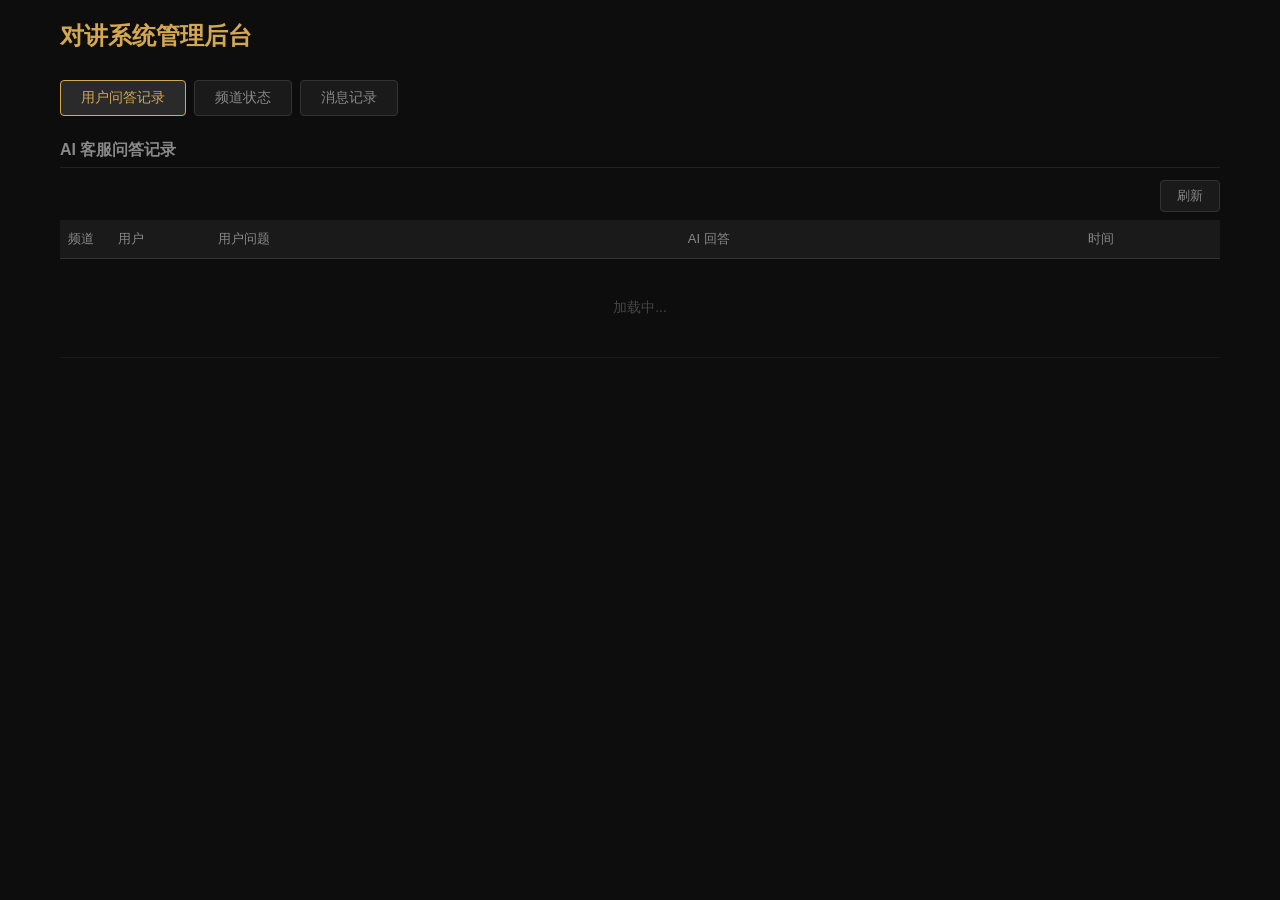
==== commit fb5fe1a2: "feat: 搭建对讲系统 - 频道选择(1-99)、双人PTT语音中继、AI智能客服、管理后台问答记录分析" ====
--- a/frontend/admin.html
+++ b/frontend/admin.html
@@ -1,163 +1,234 @@
 <!DOCTYPE html>
 <html lang="zh-CN">
 <head>
-  <meta charset="UTF-8">
-  <meta name="viewport" content="width=device-width, initial-scale=1.0">
-  <title>KeyClaw.Tech - 后台管理</title>
-  <link rel="stylesheet" href="style.css">
-  <style>
-    .admin-container { max-width: 1400px; margin: 0 auto; padding: 20px; }
-    .tabs { margin-bottom: 24px; }
-    .tab-panel { display: none; }
-    .tab-panel.active { display: block; }
-    .stats-grid { display: grid; grid-template-columns: repeat(auto-fit, minmax(200px, 1fr)); gap: 14px; margin-bottom: 24px; }
-    .stat-card { background: var(--bg-card); border: 1px solid var(--border); border-radius: var(--radius-md); padding: 18px 20px; }
-    .stat-card .stat-num { font-size: 1.6rem; font-weight: 700; color: var(--accent); }
-    .stat-card .stat-title { font-size: 0.78rem; color: var(--text-muted); margin-top: 4px; }
-    .section-title { font-size: 1.1rem; font-weight: 600; margin-bottom: 14px; color: var(--text-primary); }
-    .table-wrapper { overflow-x: auto; background: var(--bg-card); border: 1px solid var(--border); border-radius: var(--radius-md); }
-    .filter-bar { display: flex; gap: 10px; align-items: center; margin-bottom: 14px; }
-    .filter-bar select, .filter-bar input { padding: 8px 12px; border: 1px solid var(--border); border-radius: var(--radius-sm); background: var(--bg-input); color: var(--text-primary); font-size: 0.82rem; }
-    .filter-bar select:focus, .filter-bar input:focus { outline: none; border-color: var(--accent); }
-    .color-dot { display: inline-block; width: 10px; height: 10px; border-radius: 50%; margin-right: 6px; }
-    .color-dot.green { background: var(--success); }
-    .color-dot.gray { background: var(--text-muted); }
-    .action-row { display: flex; gap: 8px; margin-bottom: 16px; }
-    .health-bar { width: 60px; height: 6px; border-radius: 3px; background: var(--border); overflow: hidden; display: inline-block; vertical-align: middle; margin-right: 6px; }
-    .health-fill { height: 100%; border-radius: 3px; }
-    .health-good { background: var(--success); }
-    .health-warn { background: var(--warning); }
-    .health-bad { background: var(--danger); }
-    .tag-status { padding: 3px 10px; border-radius: 10px; font-size: 0.7rem; font-weight: 600; }
-    .tag-active { background: #2ecc7122; color: #2ecc71; }
-    .tag-expired { background: #e74c3c22; color: #e74c3c; }
-    .tag-revoked { background: #f39c1222; color: #f39c12; }
-    .tag-basic { background: #3498db22; color: #3498db; }
-    .tag-pro { background: #e9456022; color: #e94560; }
-    .tag-premium { background: #ff6b8122; color: #ff6b81; }
-    .ai-mini-grid { display: grid; grid-template-columns: repeat(3, 1fr); gap: 14px; margin-bottom: 24px; }
-    @media (max-width: 768px) { .ai-mini-grid { grid-template-columns: 1fr; } }
-  </style>
+<meta charset="UTF-8">
+<meta name="viewport" content="width=device-width, initial-scale=1.0">
+<title>对讲系统 - 管理后台</title>
+<style>
+  * { margin:0; padding:0; box-sizing:border-box; }
+  body {
+    font-family: -apple-system, BlinkMacSystemFont, 'Segoe UI', sans-serif;
+    background:#0d0d0d; color:#ccc; padding:20px;
+    max-width:1200px; margin:0 auto;
+  }
+  h1 { color:#D4A853; margin-bottom:8px; font-size:24px; }
+  h2 { color:#888; font-size:16px; margin:24px 0 12px; border-bottom:1px solid #222; padding-bottom:6px; }
+  .tabs { display:flex; gap:8px; margin:16px 0; }
+  .tab {
+    padding:8px 20px; background:#1a1a1a; border:1px solid #333;
+    color:#888; cursor:pointer; border-radius:4px; font-size:14px;
+  }
+  .tab.active { background:#2a2a2a; color:#D4A853; border-color:#D4A853; }
+  .panel { display:none; }
+  .panel.active { display:block; }
+  table { width:100%; border-collapse:collapse; font-size:13px; margin-top:8px; }
+  th { text-align:left; padding:10px 8px; background:#1a1a1a; color:#888; font-weight:normal; border-bottom:1px solid #333; }
+  td { padding:10px 8px; border-bottom:1px solid #1a1a1a; vertical-align:top; }
+  tr:hover td { background:#111; }
+  .badge {
+    display:inline-block; padding:2px 8px; border-radius:10px;
+    font-size:11px; margin-right:4px;
+  }
+  .badge-green { background:#1a3a1a; color:#4CAF50; border:1px solid #2a5a2a; }
+  .badge-gray { background:#1a1a1a; color:#666; border:1px solid #333; }
+  .q-text { color:#ddd; max-width:400px; word-break:break-all; }
+  .a-text { color:#D4A853; max-width:400px; word-break:break-all; }
+  .time { color:#555; font-size:11px; white-space:nowrap; }
+  .empty { color:#444; padding:40px; text-align:center; font-size:14px; }
+  .refresh-btn {
+    padding:6px 16px; background:#1a1a1a; border:1px solid #333;
+    color:#888; cursor:pointer; border-radius:4px; font-size:13px;
+  }
+  .refresh-btn:hover { border-color:#D4A853; color:#D4A853; }
+  .stats { display:flex; gap:16px; margin:12px 0; }
+  .stat-card {
+    background:#1a1a1a; border:1px solid #333; border-radius:6px;
+    padding:16px 24px; text-align:center; min-width:120px;
+  }
+  .stat-card .num { font-size:32px; color:#D4A853; font-weight:bold; }
+  .stat-card .label { font-size:12px; color:#666; margin-top:4px; }
+</style>
 </head>
 <body>
-<div class="admin-container">
-  <div class="page-header">
-    <div>
-      <h1>⚙️ 后台管理</h1>
-      <p class="text-muted" style="font-size:0.85rem;margin-top:4px;">终端设备 · 授权管理 · 付费统计 · 数据分析</p>
-    </div>
-    <div class="header-actions">
-      <a href="/" class="btn btn-sm">返回首页</a>
-      <a href="/config" class="btn btn-sm">语音商城</a>
-    </div>
+
+<h1>对讲系统管理后台</h1>
+
+<div class="stats" id="stats"></div>
+
+<div class="tabs">
+  <button class="tab active" data-panel="questions">用户问答记录</button>
+  <button class="tab" data-panel="channels">频道状态</button>
+  <button class="tab" data-panel="messages">消息记录</button>
+</div>
+
+<div class="panel active" id="questions-panel">
+  <h2>AI 客服问答记录</h2>
+  <div style="display:flex;justify-content:space-between;align-items:center;">
+    <span style="font-size:12px;color:#555;" id="qCount"></span>
+    <button class="refresh-btn" onclick="loadQuestions()">刷新</button>
   </div>
-
-  <!-- Tabs -->
-  <div class="tabs" id="mainTabs">
-    <button class="tab-btn active" data-tab="dashboard">仪表板</button>
-    <button class="tab-btn" data-tab="resources">电台节目源</button>
-    <button class="tab-btn" data-tab="devices">终端设备</button>
-    <button class="tab-btn" data-tab="licenses">授权管理</button>
-    <button class="tab-btn" data-tab="payments">付费统计</button>
-    <button class="tab-btn" data-tab="conversations">对话分析</button>
+  <table>
+    <thead><tr><th style="width:50px">频道</th><th style="width:100px">用户</th><th>用户问题</th><th>AI 回答</th><th style="width:140px">时间</th></tr></thead>
+    <tbody id="qTable"><tr><td colspan="5" class="empty">加载中...</td></tr></tbody>
+  </table>
+</div>
+
+<div class="panel" id="channels-panel">
+  <h2>活跃频道</h2>
+  <div style="display:flex;justify-content:space-between;align-items:center;">
+    <span style="font-size:12px;color:#555;" id="chCount"></span>
+    <button class="refresh-btn" onclick="loadChannels()">刷新</button>
   </div>
-
-  <!-- Dashboard Panel -->
-  <div class="tab-panel active" id="panel-dashboard">
-    <div class="stats-grid" id="dashStats">
-      <div class="stat-card"><div class="stat-num">-</div><div class="stat-title">总电台数</div></div>
-      <div class="stat-card"><div class="stat-num">-</div><div class="stat-title">总设备数</div></div>
-      <div class="stat-card"><div class="stat-num">-</div><div class="stat-title">在线设备</div></div>
-      <div class="stat-card"><div class="stat-num">-</div><div class="stat-title">活跃授权</div></div>
-    </div>
-
-    <div class="section-title">AI 使用统计</div>
-    <div class="ai-mini-grid" id="aiStats">
-      <div class="stat-card"><div class="stat-num">-</div><div class="stat-title">今日调用次数</div></div>
-      <div class="stat-card"><div class="stat-num">-</div><div class="stat-title">本月调用次数</div></div>
-      <div class="stat-card"><div class="stat-num">-</div><div class="stat-title">平均时长（秒）</div></div>
-    </div>
-  </div>
-
-  <!-- Resources Panel -->
-  <div class="tab-panel" id="panel-resources">
-    <div class="action-row">
-      <button class="btn btn-accent btn-sm" id="btnExportJSON">导出 JSON</button>
-      <button class="btn btn-sm" id="btnRefreshRes">刷新</button>
-      <span class="text-muted" style="font-size:0.8rem;margin-left:8px;" id="resCount"></span>
-    </div>
-    <div class="table-wrapper">
-      <table>
-        <thead><tr><th>ID</th><th>名称</th><th>省份</th><th>分类</th><th>年代</th><th>类型</th><th>来源</th><th>格式</th></tr></thead>
-        <tbody id="resTableBody"></tbody>
-      </table>
-    </div>
-  </div>
-
-  <!-- Devices Panel -->
-  <div class="tab-panel" id="panel-devices">
-    <div class="filter-bar">
-      <select id="deviceStatusFilter">
-        <option value="all">全部状态</option>
-        <option value="online">在线</option>
-        <option value="offline">离线</option>
-      </select>
-      <input type="text" id="deviceSearch" placeholder="搜索设备名称...">
-    </div>
-    <div class="table-wrapper">
-      <table>
-        <thead><tr><th>设备ID</th><th>名称</th><th>位置</th><th>在线状态</th><th>健康度</th><th>最后上线</th><th>版本</th></tr></thead>
-        <tbody id="devicesTableBody"><tr><td colspan="7" class="text-muted" style="text-align:center;padding:20px;">通过 /api/admin/devices 获取数据</td></tr></tbody>
-      </table>
-    </div>
-  </div>
-
-  <!-- Licenses Panel -->
-  <div class="tab-panel" id="panel-licenses">
-    <div class="filter-bar">
-      <select id="licenseStatusFilter">
-        <option value="all">全部状态</option>
-        <option value="active">活跃</option>
-        <option value="expired">已过期</option>
-        <option value="revoked">已撤销</option>
-      </select>
-    </div>
-    <div class="table-wrapper">
-      <table>
-        <thead><tr><th>设备ID</th><th>授权码</th><th>套餐</th><th>状态</th><th>到期时间</th></tr></thead>
-        <tbody id="licensesTableBody"><tr><td colspan="5" class="text-muted" style="text-align:center;padding:20px;">通过 /api/admin/licenses 获取数据</td></tr></tbody>
-      </table>
-    </div>
-  </div>
-
-  <!-- Payments Panel -->
-  <div class="tab-panel" id="panel-payments">
-    <div class="stats-grid" id="payStats">
-      <div class="stat-card"><div class="stat-num">-</div><div class="stat-title">总收入</div></div>
-      <div class="stat-card"><div class="stat-num">-</div><div class="stat-title">本月收入</div></div>
-      <div class="stat-card"><div class="stat-num">-</div><div class="stat-title">总订单</div></div>
-      <div class="stat-card"><div class="stat-num">-</div><div class="stat-title">付费用户</div></div>
-    </div>
-    <div class="table-wrapper">
-      <table>
-        <thead><tr><th>设备ID</th><th>订单类型</th><th>金额</th><th>支付方式</th><th>状态</th><th>时间</th></tr></thead>
-        <tbody id="ordersTableBody"><tr><td colspan="6" class="text-muted" style="text-align:center;padding:20px;">通过 /api/admin/orders 获取数据</td></tr></tbody>
-      </table>
-    </div>
-  </div>
-
-  <!-- Conversations Panel -->
-  <div class="tab-panel" id="panel-conversations">
-    <div class="table-wrapper">
-      <table>
-        <thead><tr><th>时间</th><th>设备ID</th><th>用户消息</th><th>AI 回复</th><th>时长</th></tr></thead>
-        <tbody id="convTableBody"><tr><td colspan="5" class="text-muted" style="text-align:center;padding:20px;">通过 /api/admin/conversations 获取数据</td></tr></tbody>
-      </table>
-    </div>
-  </div>
-</div>
-
-<script src="app.js"></script>
-<script src="admin.js"></script>
+  <table>
+    <thead><tr><th>频道</th><th>在线人数</th><th>消息数</th><th>提问数</th><th>最后活动</th></tr></thead>
+    <tbody id="chTable"><tr><td colspan="5" class="empty">加载中...</td></tr></tbody>
+  </table>
+</div>
+
+<div class="panel" id="messages-panel">
+  <h2>消息记录</h2>
+  <select id="msgChannelSelect" style="background:#1a1a1a;border:1px solid #333;color:#ccc;padding:6px 10px;border-radius:4px;font-size:13px;margin-right:8px;">
+    <option value="">选择频道...</option>
+  </select>
+  <button class="refresh-btn" onclick="loadMessages()">查看</button>
+  <table style="margin-top:12px;">
+    <thead><tr><th style="width:80px">发送者</th><th>内容</th><th style="width:140px">时间</th></tr></thead>
+    <tbody id="mTable"><tr><td colspan="3" class="empty">请选择频道查看</td></tr></tbody>
+  </table>
+</div>
+
+<script>
+var API_BASE = '';
+
+function timeStr(ts) {
+  if (!ts) return '-';
+  var d = new Date(ts * 1000);
+  return d.toLocaleString('zh-CN');
+}
+
+// ---- 统计 ----
+function loadStats() {
+  fetch(API_BASE + '/api/intercom/admin/channels')
+    .then(function(r) { return r.json(); })
+    .then(function(data) {
+      var chs = data.channels || [];
+      var totalMsgs = 0, totalQs = 0, totalUsers = 0;
+      chs.forEach(function(c) {
+        totalMsgs += c.message_count;
+        totalQs += c.question_count;
+        totalUsers += c.user_count;
+      });
+      document.getElementById('stats').innerHTML =
+        '<div class="stat-card"><div class="num">' + chs.length + '</div><div class="label">活跃频道</div></div>' +
+        '<div class="stat-card"><div class="num">' + totalUsers + '</div><div class="label">在线用户</div></div>' +
+        '<div class="stat-card"><div class="num">' + totalMsgs + '</div><div class="label">消息总数</div></div>' +
+        '<div class="stat-card"><div class="num">' + totalQs + '</div><div class="label">提问总数</div></div>';
+    });
+}
+loadStats();
+
+// ---- Tab 切换 ----
+document.querySelectorAll('.tab').forEach(function(t) {
+  t.addEventListener('click', function() {
+    document.querySelectorAll('.tab').forEach(function(x) { x.classList.remove('active'); });
+    document.querySelectorAll('.panel').forEach(function(x) { x.classList.remove('active'); });
+    t.classList.add('active');
+    document.getElementById(t.dataset.panel + '-panel').classList.add('active');
+    if (t.dataset.panel === 'questions') loadQuestions();
+    if (t.dataset.panel === 'channels') loadChannels();
+  });
+});
+
+// ---- 问答记录 ----
+function loadQuestions() {
+  fetch(API_BASE + '/api/intercom/admin/questions')
+    .then(function(r) { return r.json(); })
+    .then(function(data) {
+      var qs = data.questions || [];
+      document.getElementById('qCount').textContent = '共 ' + qs.length + ' 条记录';
+      var tbody = document.getElementById('qTable');
+      if (qs.length === 0) {
+        tbody.innerHTML = '<tr><td colspan="5" class="empty">暂无问答记录</td></tr>';
+        return;
+      }
+      tbody.innerHTML = qs.map(function(q) {
+        return '<tr>' +
+          '<td><span class="badge badge-green">CH' + q.channel + '</span></td>' +
+          '<td><span class="badge badge-gray">' + (q.user_id || '').slice(0, 8) + '</span></td>' +
+          '<td class="q-text">' + escHtml(q.question) + '</td>' +
+          '<td class="a-text">' + escHtml(q.answer) + '</td>' +
+          '<td class="time">' + timeStr(q.timestamp) + '</td>' +
+          '</tr>';
+      }).join('');
+    });
+}
+
+// ---- 频道状态 ----
+function loadChannels() {
+  fetch(API_BASE + '/api/intercom/admin/channels')
+    .then(function(r) { return r.json(); })
+    .then(function(data) {
+      var chs = data.channels || [];
+      document.getElementById('chCount').textContent = '共 ' + chs.length + ' 个频道';
+      var tbody = document.getElementById('chTable');
+      if (chs.length === 0) {
+        tbody.innerHTML = '<tr><td colspan="5" class="empty">暂无活跃频道</td></tr>';
+        return;
+      }
+      // 填充消息频道下拉
+      var sel = document.getElementById('msgChannelSelect');
+      sel.innerHTML = '<option value="">选择频道...</option>' +
+        chs.map(function(c) { return '<option value="' + c.channel + '">频道 ' + c.channel + '</option>'; }).join('');
+
+      tbody.innerHTML = chs.sort(function(a,b) { return b.last_activity - a.last_activity; }).map(function(c) {
+        return '<tr>' +
+          '<td><span class="badge badge-green">CH' + c.channel + '</span></td>' +
+          '<td>' + c.user_count + ' 人</td>' +
+          '<td>' + c.message_count + '</td>' +
+          '<td>' + c.question_count + '</td>' +
+          '<td class="time">' + timeStr(c.last_activity) + '</td>' +
+          '</tr>';
+      }).join('');
+      loadStats();
+    });
+}
+
+// ---- 消息记录 ----
+function loadMessages() {
+  var ch = document.getElementById('msgChannelSelect').value;
+  if (!ch) return;
+  fetch(API_BASE + '/api/intercom/admin/messages/' + ch)
+    .then(function(r) { return r.json(); })
+    .then(function(data) {
+      var msgs = data.messages || [];
+      var tbody = document.getElementById('mTable');
+      if (msgs.length === 0) {
+        tbody.innerHTML = '<tr><td colspan="3" class="empty">暂无消息记录</td></tr>';
+        return;
+      }
+      tbody.innerHTML = msgs.map(function(m) {
+        var isBot = m.from === 'bot';
+        var sender = isBot ? 'AI客服' : (m.from || '').slice(0, 8);
+        var cls = isBot ? 'a-text' : 'q-text';
+        var content = isBot ? m.text : ('[语音消息] ' + (m.text || ''));
+        return '<tr>' +
+          '<td><span class="badge ' + (isBot ? 'badge-green' : 'badge-gray') + '">' + sender + '</span></td>' +
+          '<td class="' + cls + '">' + escHtml(content) + '</td>' +
+          '<td class="time">' + timeStr(m.timestamp) + '</td>' +
+          '</tr>';
+      }).join('');
+    });
+}
+
+function escHtml(s) {
+  if (!s) return '';
+  return s.replace(/&/g,'&amp;').replace(/</g,'&lt;').replace(/>/g,'&gt;');
+}
+
+// 初始加载
+loadQuestions();
+loadChannels();
+setInterval(loadStats, 30000);
+</script>
 </body>
-</html>+</html>
